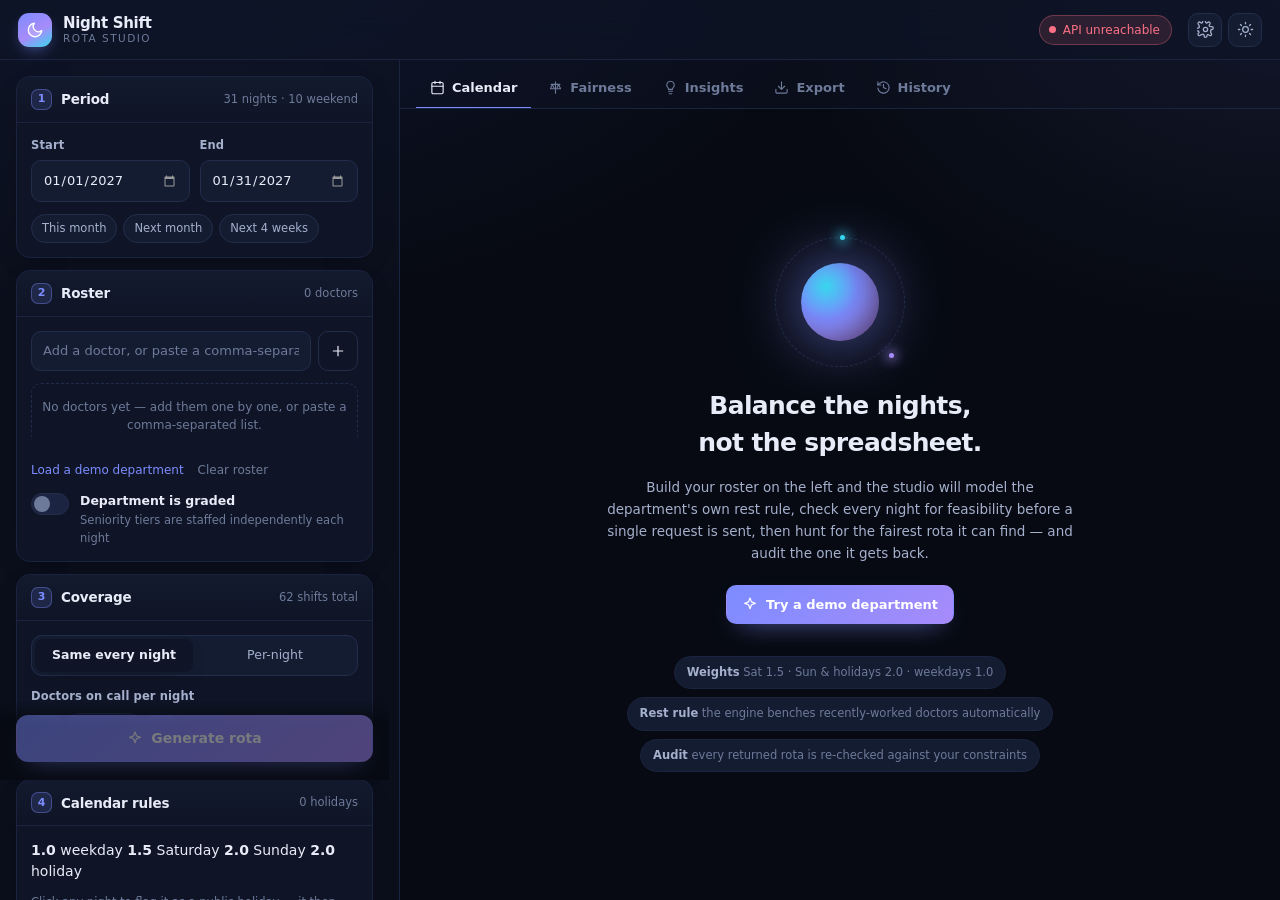
==== static/index.html @ 81a8259c "Add Rota Studio, a frontend for the night-shift scheduler Serves a zero-dependency web frontend from" ====
<!DOCTYPE html>
<html lang="en" data-theme="dark">
<head>
<meta charset="utf-8">
<meta name="viewport" content="width=device-width, initial-scale=1">
<title>Night Shift · Rota Studio</title>
<meta name="description" content="Plan, generate and audit fair night-shift rotas for hospital departments.">
<link rel="stylesheet" href="/static/styles.css">
<link rel="icon" href="data:image/svg+xml,<svg xmlns='http://www.w3.org/2000/svg' viewBox='0 0 100 100'><text y='.9em' font-size='90'>🌙</text></svg>">
</head>
<body>

<svg class="sprite" aria-hidden="true">
  <symbol id="i-moon" viewBox="0 0 24 24"><path d="M21 12.8A9 9 0 1 1 11.2 3a7 7 0 0 0 9.8 9.8Z"/></symbol>
  <symbol id="i-sun" viewBox="0 0 24 24"><circle cx="12" cy="12" r="4"/><path d="M12 2v2m0 16v2M2 12h2m16 0h2M4.9 4.9l1.4 1.4m11.4 11.4 1.4 1.4M19.1 4.9l-1.4 1.4M6.3 17.7l-1.4 1.4"/></symbol>
  <symbol id="i-users" viewBox="0 0 24 24"><path d="M16 21v-2a4 4 0 0 0-4-4H6a4 4 0 0 0-4 4v2"/><circle cx="9" cy="7" r="4"/><path d="M22 21v-2a4 4 0 0 0-3-3.9M16 3.1a4 4 0 0 1 0 7.8"/></symbol>
  <symbol id="i-calendar" viewBox="0 0 24 24"><rect x="3" y="4" width="18" height="18" rx="2"/><path d="M16 2v4M8 2v4M3 10h18"/></symbol>
  <symbol id="i-scale" viewBox="0 0 24 24"><path d="M12 3v18M5 7h14M7 7l-3 7h6ZM17 7l-3 7h6Z"/></symbol>
  <symbol id="i-bulb" viewBox="0 0 24 24"><path d="M9 18h6M10 22h4M12 2a6 6 0 0 0-4 10.5c.7.8 1 1.5 1 2.5h6c0-1 .3-1.7 1-2.5A6 6 0 0 0 12 2Z"/></symbol>
  <symbol id="i-download" viewBox="0 0 24 24"><path d="M21 15v4a2 2 0 0 1-2 2H5a2 2 0 0 1-2-2v-4M7 10l5 5 5-5M12 15V3"/></symbol>
  <symbol id="i-history" viewBox="0 0 24 24"><path d="M3 3v5h5"/><path d="M3.05 13A9 9 0 1 0 6 5.3L3 8"/><path d="M12 7v5l4 2"/></symbol>
  <symbol id="i-spark" viewBox="0 0 24 24"><path d="m12 3 2.2 5.8L20 11l-5.8 2.2L12 19l-2.2-5.8L4 11l5.8-2.2Z"/></symbol>
  <symbol id="i-alert" viewBox="0 0 24 24"><path d="M12 9v4m0 4h.01M10.3 3.9 1.8 18a2 2 0 0 0 1.7 3h17a2 2 0 0 0 1.7-3L13.7 3.9a2 2 0 0 0-3.4 0Z"/></symbol>
  <symbol id="i-check" viewBox="0 0 24 24"><path d="M20 6 9 17l-5-5"/></symbol>
  <symbol id="i-x" viewBox="0 0 24 24"><path d="M18 6 6 18M6 6l12 12"/></symbol>
  <symbol id="i-plus" viewBox="0 0 24 24"><path d="M12 5v14M5 12h14"/></symbol>
  <symbol id="i-print" viewBox="0 0 24 24"><path d="M6 9V2h12v7M6 18H4a2 2 0 0 1-2-2v-5a2 2 0 0 1 2-2h16a2 2 0 0 1 2 2v5a2 2 0 0 1-2 2h-2"/><path d="M6 14h12v8H6z"/></symbol>
  <symbol id="i-copy" viewBox="0 0 24 24"><rect x="9" y="9" width="13" height="13" rx="2"/><path d="M5 15H4a2 2 0 0 1-2-2V4a2 2 0 0 1 2-2h9a2 2 0 0 1 2 2v1"/></symbol>
  <symbol id="i-cog" viewBox="0 0 24 24"><circle cx="12" cy="12" r="3"/><path d="M19.4 15a1.7 1.7 0 0 0 .3 1.9l.1.1a2 2 0 1 1-2.8 2.8l-.1-.1a1.7 1.7 0 0 0-2.9 1.2V21a2 2 0 1 1-4 0v-.1A1.7 1.7 0 0 0 7 19.4a1.7 1.7 0 0 0-1.9.3l-.1.1a2 2 0 1 1-2.8-2.8l.1-.1a1.7 1.7 0 0 0-1.2-2.9H1a2 2 0 1 1 0-4h.1A1.7 1.7 0 0 0 2.6 7a1.7 1.7 0 0 0-.3-1.9l-.1-.1a2 2 0 1 1 2.8-2.8l.1.1a1.7 1.7 0 0 0 1.9.3H7a1.7 1.7 0 0 0 1-1.5V1a2 2 0 1 1 4 0v.1a1.7 1.7 0 0 0 1 1.5 1.7 1.7 0 0 0 1.9-.3l.1-.1a2 2 0 1 1 2.8 2.8l-.1.1a1.7 1.7 0 0 0-.3 1.9V7a1.7 1.7 0 0 0 1.5 1H21a2 2 0 1 1 0 4h-.1a1.7 1.7 0 0 0-1.5 1Z"/></symbol>
</svg>

<header class="appbar">
  <div class="brand">
    <span class="brand-mark" aria-hidden="true"><svg><use href="#i-moon"/></svg></span>
    <span class="brand-text">
      <strong>Night Shift</strong>
      <em>Rota Studio</em>
    </span>
  </div>
  <div class="appbar-meta">
    <span id="apiStatus" class="pill pill-muted" title="API connection">
      <span class="dot"></span><span id="apiStatusText">checking API…</span>
    </span>
  </div>
  <div class="appbar-actions">
    <button class="icon-btn" id="settingsBtn" title="Settings" aria-label="Settings"><svg><use href="#i-cog"/></svg></button>
    <button class="icon-btn" id="themeBtn" title="Toggle theme" aria-label="Toggle theme"><svg><use href="#i-sun"/></svg></button>
  </div>
</header>

<main class="layout">

  <!-- ─────────────────────────── CONFIG PANEL ─────────────────────────── -->
  <aside class="config" id="config">
    <div class="config-scroll">

      <section class="card" data-step="1">
        <header class="card-head">
          <h2><span class="step">1</span> Period</h2>
          <span class="head-note" id="periodNote">—</span>
        </header>
        <div class="card-body">
          <div class="field-row">
            <label class="field">
              <span>Start</span>
              <input type="date" id="startDate">
            </label>
            <label class="field">
              <span>End</span>
              <input type="date" id="endDate">
            </label>
          </div>
          <div class="chip-row" role="group" aria-label="Period presets">
            <button class="chip-btn" data-preset="this-month">This month</button>
            <button class="chip-btn" data-preset="next-month">Next month</button>
            <button class="chip-btn" data-preset="4-weeks">Next 4 weeks</button>
          </div>
        </div>
      </section>

      <section class="card" data-step="2">
        <header class="card-head">
          <h2><span class="step">2</span> Roster</h2>
          <span class="head-note" id="rosterNote">0 doctors</span>
        </header>
        <div class="card-body">
          <div class="roster-input">
            <input type="text" id="doctorInput" placeholder="Add a doctor, or paste a comma-separated list…" autocomplete="off">
            <button class="btn btn-ghost" id="addDoctorBtn" title="Add"><svg><use href="#i-plus"/></svg></button>
          </div>
          <div class="doctor-list" id="doctorList"></div>
          <div class="inline-actions">
            <button class="link-btn" id="demoBtn">Load a demo department</button>
            <button class="link-btn danger" id="clearRosterBtn">Clear roster</button>
          </div>

          <label class="switch-row">
            <input type="checkbox" id="gradedToggle">
            <span class="switch" aria-hidden="true"></span>
            <span class="switch-label">
              Department is graded
              <em>Seniority tiers are staffed independently each night</em>
            </span>
          </label>

          <div class="grades-block" id="gradesBlock" hidden>
            <div class="grade-input">
              <input type="text" id="gradeInput" placeholder="Add a grade (e.g. Consultant)" autocomplete="off">
              <button class="btn btn-ghost" id="addGradeBtn"><svg><use href="#i-plus"/></svg></button>
            </div>
            <div class="grade-chips" id="gradeChips"></div>
            <p class="hint" id="gradeAssignHint">Assign each doctor a grade using the selectors above.</p>
          </div>
        </div>
      </section>

      <section class="card" data-step="3">
        <header class="card-head">
          <h2><span class="step">3</span> Coverage</h2>
          <span class="head-note" id="coverageNote">—</span>
        </header>
        <div class="card-body">
          <div class="seg" role="tablist" aria-label="Coverage mode">
            <button class="seg-btn is-active" data-coverage="same" role="tab">Same every night</button>
            <button class="seg-btn" data-coverage="custom" role="tab">Per-night</button>
          </div>

          <div id="coverageSame">
            <label class="field stepper-field">
              <span>Doctors on call per night</span>
              <div class="stepper">
                <button class="step-btn" data-delta="-1" aria-label="Decrease">−</button>
                <input type="number" id="perNight" min="1" max="20" value="2">
                <button class="step-btn" data-delta="1" aria-label="Increase">+</button>
              </div>
            </label>
            <p class="hint" id="gradedCoverageHint" hidden></p>
          </div>

          <div id="coverageCustom" hidden>
            <p class="hint">Set the required headcount for each night. Weekends and holidays are highlighted.</p>
            <div class="chip-row">
              <button class="chip-btn" data-bulk="all-1">All 1</button>
              <button class="chip-btn" data-bulk="all-2">All 2</button>
              <button class="chip-btn" data-bulk="weekend-plus">Weekends +1</button>
            </div>
            <div class="mini-cal" id="coverageCal"></div>
          </div>
        </div>
      </section>

      <section class="card" data-step="4">
        <header class="card-head">
          <h2><span class="step">4</span> Calendar rules</h2>
          <span class="head-note" id="holidayNote">0 holidays</span>
        </header>
        <div class="card-body">
          <div class="weights">
            <span class="weight"><b>1.0</b> weekday</span>
            <span class="weight w-sat"><b>1.5</b> Saturday</span>
            <span class="weight w-sun"><b>2.0</b> Sunday</span>
            <span class="weight w-hol"><b>2.0</b> holiday</span>
          </div>
          <p class="hint">Click any night to flag it as a public holiday — it then carries the heaviest weight when balancing.</p>
          <div class="mini-cal" id="holidayCal"></div>
        </div>
      </section>

      <section class="card" data-step="5">
        <header class="card-head">
          <h2><span class="step">5</span> Availability</h2>
          <span class="head-note" id="availNote">no blackouts</span>
        </header>
        <div class="card-body">
          <label class="field">
            <span>Doctor</span>
            <select id="availDoctor"></select>
          </label>
          <p class="hint">Click nights this doctor cannot cover — leave, conference, post-nights.</p>
          <div class="mini-cal" id="availCal"></div>
          <div class="blackout-summary" id="blackoutSummary"></div>
        </div>
      </section>

      <section class="card" data-step="6">
        <header class="card-head">
          <h2><span class="step">6</span> Search effort</h2>
          <span class="head-note" id="effortNote">Balanced</span>
        </header>
        <div class="card-body">
          <input type="range" id="effort" min="0" max="4" step="1" value="2" class="range">
          <div class="range-ticks"><span>Draft</span><span>Quick</span><span>Balanced</span><span>Thorough</span><span>Exhaustive</span></div>
          <p class="hint" id="effortHint"></p>
        </div>
      </section>

      <div class="preflight" id="preflight"></div>

      <div class="generate-dock">
        <button class="btn btn-primary btn-lg" id="generateBtn">
          <svg><use href="#i-spark"/></svg>
          <span>Generate rota</span>
        </button>
      </div>
    </div>
  </aside>

  <!-- ─────────────────────────── WORKSPACE ─────────────────────────── -->
  <section class="workspace">
    <nav class="tabs" id="tabs" role="tablist">
      <button class="tab is-active" data-tab="calendar" role="tab"><svg><use href="#i-calendar"/></svg>Calendar</button>
      <button class="tab" data-tab="fairness" role="tab"><svg><use href="#i-scale"/></svg>Fairness</button>
      <button class="tab" data-tab="insights" role="tab"><svg><use href="#i-bulb"/></svg>Insights<span class="tab-badge" id="insightBadge" hidden>0</span></button>
      <button class="tab" data-tab="export" role="tab"><svg><use href="#i-download"/></svg>Export</button>
      <button class="tab" data-tab="history" role="tab"><svg><use href="#i-history"/></svg>History</button>
    </nav>

    <div class="workspace-body" id="workspaceBody">

      <div class="empty" id="emptyState">
        <div class="empty-art" aria-hidden="true">
          <div class="orb"></div>
          <div class="stars"></div>
        </div>
        <h2>Balance the nights, not the spreadsheet.</h2>
        <p>
          Build your roster on the left and the studio will model the department's own rest rule,
          check every night for feasibility before a single request is sent, then hunt for the fairest
          rota it can find — and audit the one it gets back.
        </p>
        <div class="empty-actions">
          <button class="btn btn-primary" id="emptyDemoBtn"><svg><use href="#i-spark"/></svg>Try a demo department</button>
        </div>
        <ul class="empty-facts">
          <li><b>Weights</b> Sat 1.5 · Sun & holidays 2.0 · weekdays 1.0</li>
          <li><b>Rest rule</b> the engine benches recently-worked doctors automatically</li>
          <li><b>Audit</b> every returned rota is re-checked against your constraints</li>
        </ul>
      </div>

      <div class="pane" id="pane-calendar" hidden></div>
      <div class="pane" id="pane-fairness" hidden></div>
      <div class="pane" id="pane-insights" hidden></div>
      <div class="pane" id="pane-export" hidden></div>
      <div class="pane" id="pane-history" hidden></div>
    </div>

    <div class="run-overlay" id="runOverlay" hidden>
      <div class="run-card">
        <div class="run-spinner" aria-hidden="true"><span></span><span></span><span></span></div>
        <h3 id="runTitle">Searching for a fair rota…</h3>
        <p id="runDetail">Sampling candidate rotas</p>
        <div class="run-bar"><div id="runBarFill"></div></div>
        <p class="run-elapsed"><span id="runElapsed">0.0s</span> elapsed</p>
      </div>
    </div>
  </section>
</main>

<dialog class="modal" id="settingsModal">
  <form method="dialog" class="modal-inner">
    <h3>Settings</h3>
    <label class="field">
      <span>API base URL</span>
      <input type="text" id="apiBase" placeholder="(same origin)">
    </label>
    <p class="hint">Leave blank when the studio is served by the FastAPI app itself. Set it to e.g. <code>https://api.example.com</code> when hosting the frontend separately.</p>
    <label class="switch-row compact">
      <input type="checkbox" id="autoSave" checked>
      <span class="switch" aria-hidden="true"></span>
      <span class="switch-label">Remember my roster and rules on this device</span>
    </label>
    <div class="modal-actions">
      <button class="btn btn-ghost" value="cancel">Close</button>
      <button class="btn btn-primary" id="saveSettings" value="save">Save</button>
    </div>
  </form>
</dialog>

<div class="toasts" id="toasts" aria-live="polite"></div>

<script src="/static/app.js" type="module"></script>
</body>
</html>
---- static/styles.css ----
/* ============================================================
   Night Shift · Rota Studio
   A single-file design system: midnight-first, light-mode aware.
   ============================================================ */

:root {
  /* Ink & surfaces (dark, the default) */
  --bg:            #070a12;
  --bg-grad-a:     #101833;
  --bg-grad-b:     #0a0f1e;
  --surface:       #0f1526;
  --surface-2:     #141c31;
  --surface-3:     #1b2440;
  --line:          #222d4c;
  --line-soft:     #1a2340;

  --text:          #e8ecf8;
  --text-dim:      #a5b0cd;
  --text-faint:    #6d7a99;

  /* Aurora accents */
  --accent:        #7c8cff;
  --accent-2:      #a78bfa;
  --accent-3:      #38d6ee;
  --accent-ink:    #0a0f1e;
  --accent-soft:   rgba(124, 140, 255, .14);
  --accent-line:   rgba(124, 140, 255, .38);

  --ok:            #34d399;
  --ok-soft:       rgba(52, 211, 153, .13);
  --warn:          #fbbf24;
  --warn-soft:     rgba(251, 191, 36, .13);
  --danger:        #fb7185;
  --danger-soft:   rgba(251, 113, 133, .13);

  --sat:           #38bdf8;
  --sun:           #c084fc;
  --hol:           #fb923c;

  --radius:        14px;
  --radius-sm:     10px;
  --radius-lg:     22px;
  --shadow:        0 18px 50px -22px rgba(0, 0, 0, .85);
  --shadow-soft:   0 8px 24px -14px rgba(0, 0, 0, .7);
  --ring:          0 0 0 3px var(--accent-soft);

  --sans: "Inter", ui-sans-serif, system-ui, -apple-system, "Segoe UI", Roboto, "Helvetica Neue", Arial, sans-serif;
  --mono: ui-monospace, "SF Mono", "JetBrains Mono", Menlo, Consolas, monospace;

  --config-w: 400px;
  --bar-h: 60px;
}

[data-theme="light"] {
  --bg:            #eef1f8;
  --bg-grad-a:     #dfe5f6;
  --bg-grad-b:     #f4f6fc;
  --surface:       #ffffff;
  --surface-2:     #f5f7fd;
  --surface-3:     #eaeffb;
  --line:          #dde3f2;
  --line-soft:     #e8ecf7;

  --text:          #15203a;
  --text-dim:      #4d5b7c;
  --text-faint:    #8794b3;

  --accent:        #4f5fe0;
  --accent-2:      #8b5cf6;
  --accent-3:      #0e9fbc;
  --accent-ink:    #ffffff;
  --accent-soft:   rgba(79, 95, 224, .1);
  --accent-line:   rgba(79, 95, 224, .3);

  --ok:            #0f9d6e;
  --ok-soft:       rgba(15, 157, 110, .1);
  --warn:          #b7791f;
  --warn-soft:     rgba(183, 121, 31, .12);
  --danger:        #dc4d68;
  --danger-soft:   rgba(220, 77, 104, .1);

  --sat:           #0284c7;
  --sun:           #8b46d6;
  --hol:           #d2691a;

  --shadow:        0 18px 44px -26px rgba(23, 34, 71, .45);
  --shadow-soft:   0 8px 20px -14px rgba(23, 34, 71, .35);
}

* { box-sizing: border-box; }

/* Components below set explicit `display`, which would otherwise beat the
   `hidden` attribute and leave invisible panels eating clicks. */
[hidden] { display: none !important; }

html, body { height: 100%; }

body {
  margin: 0;
  font-family: var(--sans);
  font-size: 14px;
  line-height: 1.5;
  color: var(--text);
  background:
    radial-gradient(1200px 700px at 12% -12%, var(--bg-grad-a), transparent 60%),
    radial-gradient(900px 600px at 100% 0%, rgba(124, 140, 255, .10), transparent 55%),
    var(--bg);
  background-attachment: fixed;
  -webkit-font-smoothing: antialiased;
  text-rendering: optimizeLegibility;
}

.sprite { display: none; }
svg { fill: none; stroke: currentColor; stroke-width: 1.8; stroke-linecap: round; stroke-linejoin: round; }

h1, h2, h3, h4 { margin: 0; font-weight: 650; letter-spacing: -.012em; }
p { margin: 0; }
button, input, select, textarea { font: inherit; color: inherit; }
:focus-visible { outline: none; box-shadow: var(--ring); border-radius: 8px; }

::-webkit-scrollbar { width: 10px; height: 10px; }
::-webkit-scrollbar-track { background: transparent; }
::-webkit-scrollbar-thumb { background: var(--line); border-radius: 20px; border: 3px solid transparent; background-clip: content-box; }
::-webkit-scrollbar-thumb:hover { background: var(--accent-line); background-clip: content-box; }

/* ───────────────────────────── App bar ───────────────────────────── */

.appbar {
  height: var(--bar-h);
  display: flex;
  align-items: center;
  gap: 16px;
  padding: 0 18px;
  border-bottom: 1px solid var(--line-soft);
  background: color-mix(in srgb, var(--surface) 78%, transparent);
  backdrop-filter: blur(18px) saturate(1.3);
  position: sticky;
  top: 0;
  z-index: 40;
}

.brand { display: flex; align-items: center; gap: 11px; }

.brand-mark {
  width: 34px; height: 34px;
  display: grid; place-items: center;
  border-radius: 11px;
  background: linear-gradient(150deg, var(--accent), var(--accent-2) 55%, var(--accent-3));
  color: #fff;
  box-shadow: 0 6px 18px -8px var(--accent);
}
.brand-mark svg { width: 18px; height: 18px; fill: currentColor; fill-opacity: .18; }

.brand-text { display: flex; flex-direction: column; line-height: 1.15; }
.brand-text strong { font-size: 15px; letter-spacing: -.02em; }
.brand-text em {
  font-style: normal; font-size: 10.5px; letter-spacing: .14em;
  text-transform: uppercase; color: var(--text-faint);
}

.appbar-meta { margin-left: auto; }
.appbar-actions { display: flex; gap: 6px; }

.pill {
  display: inline-flex; align-items: center; gap: 7px;
  padding: 5px 11px 5px 9px;
  border-radius: 100px;
  font-size: 12px;
  border: 1px solid var(--line);
  background: var(--surface-2);
  color: var(--text-dim);
  white-space: nowrap;
}
.pill .dot { width: 7px; height: 7px; border-radius: 50%; background: var(--text-faint); }
.pill.is-ok { color: var(--ok); border-color: color-mix(in srgb, var(--ok) 32%, transparent); background: var(--ok-soft); }
.pill.is-ok .dot { background: var(--ok); box-shadow: 0 0 0 3px var(--ok-soft); }
.pill.is-bad { color: var(--danger); border-color: color-mix(in srgb, var(--danger) 32%, transparent); background: var(--danger-soft); }
.pill.is-bad .dot { background: var(--danger); }

.icon-btn {
  width: 34px; height: 34px;
  display: grid; place-items: center;
  border-radius: 10px;
  border: 1px solid var(--line);
  background: var(--surface-2);
  color: var(--text-dim);
  cursor: pointer;
  transition: color .16s, background .16s, border-color .16s, transform .16s;
}
.icon-btn svg { width: 17px; height: 17px; }
.icon-btn:hover { color: var(--text); border-color: var(--accent-line); background: var(--surface-3); transform: translateY(-1px); }

/* ───────────────────────────── Layout ───────────────────────────── */

.layout {
  display: grid;
  grid-template-columns: var(--config-w) minmax(0, 1fr);
  height: calc(100vh - var(--bar-h));
}

.config {
  border-right: 1px solid var(--line-soft);
  background: color-mix(in srgb, var(--surface) 55%, transparent);
  min-height: 0;
  display: flex;
  flex-direction: column;
}
.config-scroll { overflow-y: auto; padding: 16px 16px 120px; scrollbar-gutter: stable; }

.workspace { min-width: 0; display: flex; flex-direction: column; position: relative; }
.workspace-body { flex: 1; overflow-y: auto; min-height: 0; }

/* ───────────────────────────── Cards ───────────────────────────── */

.card {
  background: var(--surface);
  border: 1px solid var(--line-soft);
  border-radius: var(--radius);
  margin-bottom: 12px;
  overflow: hidden;
  box-shadow: var(--shadow-soft);
}

.card-head {
  display: flex; align-items: center; gap: 10px;
  padding: 12px 14px;
  border-bottom: 1px solid var(--line-soft);
  background: linear-gradient(180deg, color-mix(in srgb, var(--surface-2) 70%, transparent), transparent);
}
.card-head h2 { font-size: 13.5px; display: flex; align-items: center; gap: 9px; }

.step {
  width: 21px; height: 21px; flex: none;
  display: grid; place-items: center;
  border-radius: 7px;
  font-size: 11px; font-weight: 700;
  color: var(--accent);
  background: var(--accent-soft);
  border: 1px solid var(--accent-line);
}

.head-note {
  margin-left: auto;
  font-size: 11.5px;
  color: var(--text-faint);
  font-variant-numeric: tabular-nums;
  text-align: right;
}
.head-note.is-warn { color: var(--warn); }

.card-body { padding: 14px; display: flex; flex-direction: column; gap: 12px; }

/* ───────────────────────────── Fields ───────────────────────────── */

.field { display: flex; flex-direction: column; gap: 6px; min-width: 0; }
.field > span { font-size: 11.5px; font-weight: 550; color: var(--text-dim); letter-spacing: .01em; }
.field-row { display: grid; grid-template-columns: 1fr 1fr; gap: 10px; }

input[type="text"], input[type="date"], input[type="number"], select, textarea {
  width: 100%;
  padding: 9px 11px;
  border-radius: var(--radius-sm);
  border: 1px solid var(--line);
  background: var(--surface-2);
  color: var(--text);
  transition: border-color .16s, background .16s;
  font-size: 13px;
}
input:hover, select:hover { border-color: var(--accent-line); }
input:focus, select:focus, textarea:focus { border-color: var(--accent); background: var(--surface); }
input::placeholder { color: var(--text-faint); }
input[type="date"]::-webkit-calendar-picker-indicator { filter: invert(.6); cursor: pointer; }
[data-theme="light"] input[type="date"]::-webkit-calendar-picker-indicator { filter: none; }
select {
  appearance: none;
  background-image: linear-gradient(45deg, transparent 50%, var(--text-faint) 50%), linear-gradient(135deg, var(--text-faint) 50%, transparent 50%);
  background-position: right 14px center, right 9px center;
  background-size: 5px 5px, 5px 5px;
  background-repeat: no-repeat;
  padding-right: 28px;
}

.hint { font-size: 11.5px; color: var(--text-faint); line-height: 1.45; }
.hint code { font-family: var(--mono); font-size: 11px; color: var(--text-dim); }

/* Buttons */

.btn {
  display: inline-flex; align-items: center; justify-content: center; gap: 8px;
  padding: 9px 15px;
  border-radius: var(--radius-sm);
  border: 1px solid var(--line);
  background: var(--surface-2);
  color: var(--text);
  font-size: 13px; font-weight: 550;
  cursor: pointer;
  transition: transform .14s, background .16s, border-color .16s, box-shadow .16s, opacity .16s;
}
.btn svg { width: 16px; height: 16px; }
.btn:hover { transform: translateY(-1px); border-color: var(--accent-line); }
.btn:active { transform: translateY(0); }
.btn:disabled { opacity: .45; cursor: not-allowed; transform: none; }

.btn-primary {
  background: linear-gradient(140deg, var(--accent), var(--accent-2));
  border-color: transparent;
  color: #fff;
  box-shadow: 0 10px 26px -14px var(--accent);
}
.btn-primary:hover { box-shadow: 0 14px 30px -12px var(--accent); }
.btn-ghost { background: transparent; }
.btn-lg { width: 100%; padding: 12px 18px; font-size: 14px; border-radius: 12px; }

.link-btn {
  background: none; border: none; padding: 0;
  color: var(--accent); font-size: 12px; cursor: pointer;
  border-bottom: 1px dashed transparent;
}
.link-btn:hover { border-bottom-color: currentColor; }
.link-btn.danger { color: var(--text-faint); }
.link-btn.danger:hover { color: var(--danger); }

.inline-actions { display: flex; gap: 14px; align-items: center; flex-wrap: wrap; }

.chip-row { display: flex; gap: 6px; flex-wrap: wrap; }
.chip-btn {
  padding: 5px 10px;
  font-size: 11.5px;
  border-radius: 100px;
  border: 1px solid var(--line);
  background: var(--surface-2);
  color: var(--text-dim);
  cursor: pointer;
  transition: all .15s;
}
.chip-btn:hover { color: var(--text); border-color: var(--accent-line); background: var(--accent-soft); }

/* Segmented control */
.seg {
  display: grid; grid-auto-flow: column; grid-auto-columns: 1fr;
  gap: 3px; padding: 3px;
  background: var(--surface-2);
  border: 1px solid var(--line);
  border-radius: 11px;
}
.seg-btn {
  padding: 7px 10px;
  border: none; background: transparent;
  color: var(--text-dim);
  border-radius: 8px;
  font-size: 12.5px; cursor: pointer;
  transition: all .16s;
}
.seg-btn:hover { color: var(--text); }
.seg-btn.is-active { background: var(--surface); color: var(--text); box-shadow: var(--shadow-soft); font-weight: 550; }

/* Switch */
.switch-row { display: flex; align-items: flex-start; gap: 11px; cursor: pointer; }
.switch-row input { position: absolute; opacity: 0; width: 0; height: 0; }
.switch {
  flex: none; width: 38px; height: 22px; margin-top: 1px;
  border-radius: 100px;
  background: var(--surface-3);
  border: 1px solid var(--line);
  position: relative;
  transition: background .18s, border-color .18s;
}
.switch::after {
  content: ""; position: absolute; top: 2px; left: 2px;
  width: 16px; height: 16px; border-radius: 50%;
  background: var(--text-faint);
  transition: transform .2s cubic-bezier(.34, 1.4, .64, 1), background .18s;
}
.switch-row input:checked + .switch { background: var(--accent-soft); border-color: var(--accent); }
.switch-row input:checked + .switch::after { transform: translateX(16px); background: var(--accent); }
.switch-row input:focus-visible + .switch { box-shadow: var(--ring); }
.switch-label { font-size: 12.5px; font-weight: 550; display: flex; flex-direction: column; gap: 2px; }
.switch-label em { font-style: normal; font-weight: 400; font-size: 11.5px; color: var(--text-faint); }
.switch-row.compact .switch-label { font-weight: 400; font-size: 12.5px; }

/* Stepper */
.stepper-field { gap: 8px; }
.stepper { display: flex; align-items: center; gap: 6px; }
.stepper input { width: 70px; text-align: center; font-variant-numeric: tabular-nums; font-weight: 600; }
.stepper input::-webkit-outer-spin-button, .stepper input::-webkit-inner-spin-button { appearance: none; margin: 0; }
.step-btn {
  width: 32px; height: 34px; flex: none;
  border-radius: 9px; border: 1px solid var(--line);
  background: var(--surface-2); color: var(--text-dim);
  cursor: pointer; font-size: 16px; line-height: 1;
  transition: all .15s;
}
.step-btn:hover { color: var(--accent); border-color: var(--accent-line); background: var(--accent-soft); }

/* Range */
.range { -webkit-appearance: none; appearance: none; width: 100%; height: 4px; border-radius: 4px; background: var(--surface-3); padding: 0; border: none; }
.range::-webkit-slider-thumb {
  -webkit-appearance: none; width: 17px; height: 17px; border-radius: 50%;
  background: linear-gradient(140deg, var(--accent), var(--accent-2));
  border: 2px solid var(--surface); cursor: pointer;
  box-shadow: 0 2px 8px -2px var(--accent);
}
.range::-moz-range-thumb {
  width: 15px; height: 15px; border-radius: 50%;
  background: var(--accent); border: 2px solid var(--surface); cursor: pointer;
}
.range-ticks { display: flex; justify-content: space-between; font-size: 10px; color: var(--text-faint); margin-top: 2px; }

/* ───────────────────────── Roster ───────────────────────── */

.roster-input { display: flex; gap: 7px; }
.roster-input .btn { flex: none; padding: 9px 11px; }

.doctor-list {
  display: flex; flex-direction: column; gap: 5px;
  max-height: 290px; overflow-y: auto;
  margin: 0 -4px; padding: 0 4px;
  /* Fade the last row instead of slicing it, so the list reads as scrollable. */
  mask-image: linear-gradient(180deg, #000 calc(100% - 22px), transparent);
}
.doctor-list:not(:hover) { scrollbar-width: none; }

.doc-row {
  display: flex; align-items: center; gap: 9px;
  padding: 6px 8px;
  border-radius: 10px;
  border: 1px solid transparent;
  background: var(--surface-2);
  transition: border-color .15s, background .15s;
}
.doc-row:hover { border-color: var(--line); }
.doc-row.has-blackout { background: linear-gradient(90deg, var(--warn-soft), var(--surface-2) 40%); }

.avatar {
  width: 26px; height: 26px; flex: none;
  border-radius: 8px;
  display: grid; place-items: center;
  font-size: 10.5px; font-weight: 700; letter-spacing: .02em;
  color: #fff;
}
.doc-name { flex: 1; font-size: 12.5px; min-width: 0; overflow: hidden; text-overflow: ellipsis; white-space: nowrap; }
.doc-row select { width: auto; max-width: 116px; padding: 4px 22px 4px 8px; font-size: 11px; background-position: right 8px center, right 4px center; }
.doc-badge {
  font-size: 10px; padding: 2px 6px; border-radius: 5px;
  background: var(--warn-soft); color: var(--warn);
  font-variant-numeric: tabular-nums;
}
.doc-del {
  width: 22px; height: 22px; flex: none;
  border: none; background: transparent; color: var(--text-faint);
  border-radius: 6px; cursor: pointer; display: grid; place-items: center;
  opacity: 0; transition: all .15s;
}
.doc-row:hover .doc-del { opacity: 1; }
.doc-del:hover { color: var(--danger); background: var(--danger-soft); }
.doc-del svg { width: 13px; height: 13px; }

.grades-block { display: flex; flex-direction: column; gap: 9px; padding-top: 11px; border-top: 1px dashed var(--line); }
.grade-input { display: flex; gap: 7px; }
.grade-input .btn { flex: none; padding: 9px 11px; }
.grade-chips { display: flex; gap: 6px; flex-wrap: wrap; }
.grade-chip {
  display: inline-flex; align-items: center; gap: 6px;
  padding: 4px 6px 4px 10px;
  border-radius: 100px;
  font-size: 11.5px; font-weight: 550;
  border: 1px solid var(--line);
  background: var(--surface-2);
}
.grade-chip i { width: 7px; height: 7px; border-radius: 50%; }
.grade-chip button { border: none; background: none; color: var(--text-faint); cursor: pointer; padding: 0; display: grid; place-items: center; }
.grade-chip button:hover { color: var(--danger); }
.grade-chip svg { width: 12px; height: 12px; }
.grade-chip .cnt { color: var(--text-faint); font-weight: 400; }

.empty-note { font-size: 12px; color: var(--text-faint); text-align: center; padding: 14px 8px; border: 1px dashed var(--line); border-radius: 10px; }

/* ───────────────────────── Mini calendars ───────────────────────── */

.mini-cal { display: flex; flex-direction: column; gap: 12px; max-height: 360px; overflow-y: auto; margin: 0 -2px; padding: 0 2px; }
.mc-month { }
.mc-title { font-size: 11.5px; font-weight: 600; color: var(--text-dim); margin-bottom: 6px; letter-spacing: .02em; }
.mc-grid { display: grid; grid-template-columns: repeat(7, 1fr); gap: 3px; }
.mc-dow { font-size: 9.5px; text-align: center; color: var(--text-faint); padding-bottom: 2px; letter-spacing: .04em; }

.mc-day {
  aspect-ratio: 1;
  border-radius: 8px;
  border: 1px solid var(--line-soft);
  background: var(--surface-2);
  color: var(--text-dim);
  font-size: 11px;
  display: grid; place-items: center;
  cursor: pointer;
  position: relative;
  transition: all .13s;
  font-variant-numeric: tabular-nums;
  padding: 0;
}
.mc-day:hover { border-color: var(--accent); color: var(--text); transform: scale(1.06); z-index: 2; }
.mc-day.is-out { visibility: hidden; }
.mc-day.is-outside { opacity: .25; pointer-events: none; }
.mc-day.is-sat { color: var(--sat); }
.mc-day.is-sun { color: var(--sun); }
.mc-day.is-holiday { background: color-mix(in srgb, var(--hol) 20%, var(--surface-2)); border-color: var(--hol); color: var(--hol); font-weight: 650; }
.mc-day.is-off { background: var(--danger-soft); border-color: color-mix(in srgb, var(--danger) 45%, transparent); color: var(--danger); text-decoration: line-through; }
.mc-day.has-count { font-weight: 600; color: var(--text); }
.mc-day .cnt {
  position: absolute; right: 2px; bottom: 1px;
  font-size: 8.5px; font-weight: 700;
  color: var(--accent);
}
.mc-day.cnt-0 { background: var(--surface); color: var(--text-faint); border-style: dashed; }

/* ───────────────────────── Preflight ───────────────────────── */

.preflight { display: flex; flex-direction: column; gap: 7px; margin: 4px 0 12px; }

.pf-item {
  display: flex; gap: 9px; align-items: flex-start;
  padding: 9px 11px;
  border-radius: 11px;
  font-size: 12px;
  border: 1px solid var(--line);
  background: var(--surface-2);
  line-height: 1.45;
}
.pf-item svg { width: 15px; height: 15px; flex: none; margin-top: 1px; }
.pf-item b { font-weight: 650; }
.pf-item.ok { color: var(--ok); border-color: color-mix(in srgb, var(--ok) 26%, transparent); background: var(--ok-soft); }
.pf-item.warn { color: var(--warn); border-color: color-mix(in srgb, var(--warn) 26%, transparent); background: var(--warn-soft); }
.pf-item.bad { color: var(--danger); border-color: color-mix(in srgb, var(--danger) 30%, transparent); background: var(--danger-soft); }
.pf-item.info { color: var(--text-dim); }
.pf-item span { min-width: 0; }
.pf-item em { font-style: normal; color: var(--text-faint); display: block; margin-top: 2px; font-size: 11.5px; }

.generate-dock {
  position: sticky; bottom: 0;
  margin: 0 -16px -120px;
  padding: 14px 16px 18px;
  background: linear-gradient(180deg, transparent, var(--bg) 32%);
}

/* ───────────────────────── Tabs ───────────────────────── */

.tabs {
  display: flex; gap: 3px;
  padding: 9px 16px 0;
  border-bottom: 1px solid var(--line-soft);
  background: color-mix(in srgb, var(--surface) 42%, transparent);
  overflow-x: auto;
}
.tab {
  display: inline-flex; align-items: center; gap: 7px;
  padding: 9px 14px;
  border: none; background: none;
  color: var(--text-faint);
  font-size: 13px; font-weight: 550;
  cursor: pointer;
  border-radius: 10px 10px 0 0;
  border-bottom: 2px solid transparent;
  margin-bottom: -1px;
  white-space: nowrap;
  transition: color .16s, background .16s;
}
.tab svg { width: 15px; height: 15px; }
.tab:hover { color: var(--text-dim); background: var(--surface-2); }
.tab.is-active { color: var(--text); border-bottom-color: var(--accent); }
.tab-badge {
  font-size: 10px; font-weight: 700;
  min-width: 17px; height: 17px; padding: 0 5px;
  border-radius: 100px;
  display: grid; place-items: center;
  background: var(--warn-soft); color: var(--warn);
}
.tab-badge.is-bad { background: var(--danger-soft); color: var(--danger); }

.pane { padding: 20px; animation: rise .32s cubic-bezier(.2, .8, .3, 1); }
@keyframes rise { from { opacity: 0; transform: translateY(8px); } to { opacity: 1; transform: none; } }

/* ───────────────────────── Empty state ───────────────────────── */

.empty {
  min-height: 100%;
  display: flex; flex-direction: column; align-items: center; justify-content: center;
  text-align: center; padding: 48px 28px; gap: 14px;
}
.empty h2 { font-size: 25px; letter-spacing: -.025em; max-width: 17ch; }
.empty p { max-width: 56ch; color: var(--text-dim); font-size: 13.5px; line-height: 1.65; }
.empty-actions { margin-top: 6px; }

.empty-art { position: relative; width: 130px; height: 130px; display: grid; place-items: center; margin-bottom: 6px; }
.orb {
  width: 78px; height: 78px; border-radius: 50%;
  background: radial-gradient(circle at 32% 30%, var(--accent-3), var(--accent) 42%, var(--accent-2) 78%);
  filter: blur(.4px);
  box-shadow: 0 0 70px -6px var(--accent), inset -14px -10px 30px -12px rgba(0, 0, 0, .6);
  animation: float 7s ease-in-out infinite;
}
.stars { position: absolute; inset: 0; border-radius: 50%; border: 1px dashed var(--line); animation: spin 34s linear infinite; }
.stars::before, .stars::after {
  content: ""; position: absolute; width: 5px; height: 5px; border-radius: 50%;
  background: var(--accent-3); box-shadow: 0 0 12px 2px var(--accent-3);
}
.stars::before { top: -3px; left: 50%; }
.stars::after { bottom: 8px; right: 10px; background: var(--accent-2); box-shadow: 0 0 12px 2px var(--accent-2); }
@keyframes float { 0%, 100% { transform: translateY(-5px); } 50% { transform: translateY(5px); } }
@keyframes spin { to { transform: rotate(360deg); } }

.empty-facts { list-style: none; padding: 0; margin: 18px 0 0; display: flex; flex-wrap: wrap; gap: 8px; justify-content: center; max-width: 720px; }
.empty-facts li {
  font-size: 11.5px; color: var(--text-faint);
  padding: 7px 12px; border-radius: 100px;
  border: 1px solid var(--line-soft); background: var(--surface-2);
}
.empty-facts b { color: var(--text-dim); font-weight: 600; }

/* ───────────────────────── Result header ───────────────────────── */

.result-head {
  display: flex; align-items: center; gap: 14px; flex-wrap: wrap;
  margin-bottom: 18px;
}
.result-title { display: flex; flex-direction: column; gap: 3px; min-width: 0; }
.result-title h2 { font-size: 18px; letter-spacing: -.02em; }
.result-title .sub { font-size: 12px; color: var(--text-faint); font-family: var(--mono); }
.result-actions { margin-left: auto; display: flex; gap: 8px; flex-wrap: wrap; }

.stat-strip { display: grid; grid-template-columns: repeat(auto-fit, minmax(148px, 1fr)); gap: 10px; margin-bottom: 20px; }
.stat {
  padding: 13px 15px;
  border-radius: var(--radius);
  border: 1px solid var(--line-soft);
  background: var(--surface);
  position: relative;
  overflow: hidden;
}
.stat::before {
  content: ""; position: absolute; inset: 0 auto 0 0; width: 3px;
  background: linear-gradient(180deg, var(--accent), var(--accent-2));
  opacity: .85;
}
.stat.tone-ok::before { background: var(--ok); }
.stat.tone-warn::before { background: var(--warn); }
.stat.tone-bad::before { background: var(--danger); }
.stat .k { font-size: 10.5px; text-transform: uppercase; letter-spacing: .09em; color: var(--text-faint); }
.stat .v { font-size: 23px; font-weight: 680; letter-spacing: -.03em; margin-top: 3px; font-variant-numeric: tabular-nums; }
.stat .d { font-size: 11.5px; color: var(--text-faint); margin-top: 2px; }
.stat.tone-ok .v { color: var(--ok); }
.stat.tone-warn .v { color: var(--warn); }
.stat.tone-bad .v { color: var(--danger); }

/* ───────────────────────── Result calendar ───────────────────────── */

.months { display: flex; flex-direction: column; gap: 26px; }
.month-title {
  font-size: 14px; font-weight: 620;
  margin-bottom: 10px; padding-bottom: 8px;
  border-bottom: 1px solid var(--line-soft);
  display: flex; align-items: center; gap: 10px;
}
.month-title .m-meta { margin-left: auto; font-size: 11.5px; color: var(--text-faint); font-weight: 400; }

.cal-grid { display: grid; grid-template-columns: repeat(7, minmax(0, 1fr)); gap: 7px; }
.cal-dow { font-size: 10.5px; color: var(--text-faint); text-align: center; padding-bottom: 3px; letter-spacing: .07em; text-transform: uppercase; }

.cal-cell {
  min-height: 104px;
  border-radius: 12px;
  border: 1px solid var(--line-soft);
  background: var(--surface);
  padding: 7px;
  display: flex; flex-direction: column; gap: 5px;
  transition: border-color .15s, transform .15s;
}
.cal-cell.is-blank { background: transparent; border-color: transparent; }
.cal-cell.is-outside { opacity: .3; }
.cal-cell:not(.is-blank):hover { border-color: var(--accent-line); }
.cal-cell.is-weekend { background: color-mix(in srgb, var(--surface-2) 82%, transparent); }
.cal-cell.is-holiday { background: color-mix(in srgb, var(--hol) 8%, var(--surface)); border-color: color-mix(in srgb, var(--hol) 30%, transparent); }
.cal-cell.is-short { border-color: color-mix(in srgb, var(--danger) 45%, transparent); }
.cal-cell.is-empty-night { border-style: dashed; }

.cal-head { display: flex; align-items: center; gap: 5px; }
.cal-num { font-size: 12px; font-weight: 640; font-variant-numeric: tabular-nums; }
.cal-cell.is-weekend .cal-num { color: var(--sat); }
.cal-cell.is-sun .cal-num { color: var(--sun); }
.cal-cell.is-holiday .cal-num { color: var(--hol); }
.cal-w {
  margin-left: auto;
  font-size: 9.5px; font-weight: 700;
  padding: 1px 5px; border-radius: 5px;
  background: var(--surface-3); color: var(--text-faint);
  font-variant-numeric: tabular-nums;
}
.cal-cell.is-holiday .cal-w { background: color-mix(in srgb, var(--hol) 22%, transparent); color: var(--hol); }
.cal-cell.is-weekend .cal-w { color: var(--sat); }
.cal-cell.is-sun .cal-w { color: var(--sun); }

.cal-docs { display: flex; flex-direction: column; gap: 3px; }
.cal-doc {
  display: flex; align-items: center; gap: 5px;
  padding: 3px 6px 3px 4px;
  border-radius: 7px;
  background: var(--surface-2);
  font-size: 11px;
  border-left: 2px solid var(--dc, var(--accent));
  transition: background .14s;
  cursor: default;
}
.cal-doc:hover { background: var(--surface-3); }
.cal-doc .cd-dot { width: 6px; height: 6px; border-radius: 50%; background: var(--dc, var(--accent)); flex: none; }
.cal-doc .cd-name { overflow: hidden; text-overflow: ellipsis; white-space: nowrap; }
.cal-doc.is-violation { background: var(--danger-soft); color: var(--danger); border-left-color: var(--danger); }
.cal-doc.is-b2b { box-shadow: inset 0 0 0 1px color-mix(in srgb, var(--warn) 40%, transparent); }
.cal-doc.dim { opacity: .22; }
.cal-doc.hit { box-shadow: 0 0 0 1px var(--accent); }

.cal-flag {
  font-size: 9.5px; padding: 2px 5px; border-radius: 5px; align-self: flex-start;
  background: var(--danger-soft); color: var(--danger); font-weight: 600;
}
.cal-flag.grade-tag { background: var(--surface-3); color: var(--text-faint); font-weight: 500; }

.legend { display: flex; gap: 14px; flex-wrap: wrap; margin-bottom: 16px; font-size: 11.5px; color: var(--text-faint); align-items: center; }
.legend .lg { display: inline-flex; align-items: center; gap: 6px; }
.legend .sw { width: 11px; height: 11px; border-radius: 4px; border: 1px solid var(--line); }

.doc-filter { display: flex; gap: 6px; flex-wrap: wrap; margin-bottom: 14px; }
.df-chip {
  display: inline-flex; align-items: center; gap: 6px;
  padding: 4px 10px 4px 7px;
  border-radius: 100px; font-size: 11.5px;
  border: 1px solid var(--line); background: var(--surface-2);
  color: var(--text-dim); cursor: pointer; transition: all .14s;
}
.df-chip i { width: 8px; height: 8px; border-radius: 50%; }
.df-chip:hover { color: var(--text); border-color: var(--accent-line); }
.df-chip.is-on { background: var(--accent-soft); border-color: var(--accent); color: var(--text); }

/* ───────────────────────── Fairness ───────────────────────── */

.grid-2 { display: grid; grid-template-columns: repeat(auto-fit, minmax(320px, 1fr)); gap: 16px; }

.panel {
  border: 1px solid var(--line-soft);
  border-radius: var(--radius);
  background: var(--surface);
  padding: 16px;
}
.panel h3 { font-size: 13.5px; margin-bottom: 3px; display: flex; align-items: center; gap: 8px; }
.panel h3 svg { width: 15px; height: 15px; color: var(--accent); }
.panel .panel-sub { font-size: 11.5px; color: var(--text-faint); margin-bottom: 14px; }

.bars { display: flex; flex-direction: column; gap: 9px; }
.bar-row { display: grid; grid-template-columns: 108px 1fr auto; gap: 10px; align-items: center; font-size: 12px; }
.bar-row .bl { display: flex; align-items: center; gap: 7px; overflow: hidden; }
.bar-row .bl i { width: 8px; height: 8px; border-radius: 50%; flex: none; }
.bar-row .bl span { overflow: hidden; text-overflow: ellipsis; white-space: nowrap; }
.bar-track { height: 9px; border-radius: 100px; background: var(--surface-3); overflow: hidden; position: relative; }
.bar-fill {
  height: 100%; border-radius: 100px;
  background: linear-gradient(90deg, var(--dc, var(--accent)), color-mix(in srgb, var(--dc, var(--accent)) 55%, var(--accent-2)));
  width: 0;
  transition: width .7s cubic-bezier(.2, .9, .3, 1);
}
.bar-track.stacked { display: flex; }
.bar-fill.we { background: repeating-linear-gradient(45deg, var(--sun), var(--sun) 3px, color-mix(in srgb, var(--sun) 60%, transparent) 3px, color-mix(in srgb, var(--sun) 60%, transparent) 6px); }
.bar-val { font-variant-numeric: tabular-nums; font-weight: 620; font-size: 12px; min-width: 42px; text-align: right; }
.bar-row.is-low .bar-val { color: var(--sat); }
.bar-row.is-high .bar-val { color: var(--hol); }

.gauge-wrap { display: flex; align-items: center; gap: 18px; }
.gauge { width: 116px; height: 116px; flex: none; position: relative; }
.gauge svg { width: 100%; height: 100%; transform: rotate(-90deg); }
.gauge circle { fill: none; stroke-width: 9; stroke-linecap: round; }
.gauge .track { stroke: var(--surface-3); }
.gauge .val { stroke: url(#gaugeGrad); transition: stroke-dashoffset 1s cubic-bezier(.2, .9, .3, 1); }
.gauge-num {
  position: absolute; inset: 0; display: grid; place-items: center;
  font-size: 25px; font-weight: 700; letter-spacing: -.03em;
  flex-direction: column; gap: 0;
}
.gauge-num small { font-size: 10px; font-weight: 500; color: var(--text-faint); letter-spacing: .06em; text-transform: uppercase; }
.gauge-legend { font-size: 12px; color: var(--text-dim); line-height: 1.6; }
.gauge-legend b { color: var(--text); }

.tbl-wrap { overflow-x: auto; margin: 0 -16px -16px; padding: 0 16px 16px; }
table.tbl { width: 100%; border-collapse: collapse; font-size: 12.5px; }
table.tbl th {
  text-align: left; font-size: 10.5px; text-transform: uppercase; letter-spacing: .07em;
  color: var(--text-faint); font-weight: 600;
  padding: 0 10px 8px; border-bottom: 1px solid var(--line);
  white-space: nowrap;
}
table.tbl td { padding: 9px 10px; border-bottom: 1px solid var(--line-soft); font-variant-numeric: tabular-nums; }
table.tbl tr:last-child td { border-bottom: none; }
table.tbl tbody tr:hover { background: var(--surface-2); }
table.tbl th.num, table.tbl td.num { text-align: right; }
.cell-doc { display: flex; align-items: center; gap: 8px; font-variant-numeric: normal; }
.tag {
  font-size: 10px; padding: 2px 7px; border-radius: 100px;
  background: var(--surface-3); color: var(--text-dim); font-weight: 550;
  display: inline-block;
}
.tag.ok { background: var(--ok-soft); color: var(--ok); }
.tag.warn { background: var(--warn-soft); color: var(--warn); }
.tag.bad { background: var(--danger-soft); color: var(--danger); }

.grade-section { margin-bottom: 22px; }
.grade-section > h3 { display: flex; align-items: center; gap: 8px; font-size: 13px; margin-bottom: 12px; }
.grade-section > h3 i { width: 9px; height: 9px; border-radius: 50%; }

/* Spacing strip: one square per night, per doctor */
.strip-rows { display: flex; flex-direction: column; gap: 6px; }
.strip-row { display: grid; grid-template-columns: 108px 1fr; gap: 10px; align-items: center; }
.strip-row .sl { font-size: 11.5px; display: flex; align-items: center; gap: 7px; overflow: hidden; }
.strip-row .sl i { width: 8px; height: 8px; border-radius: 50%; flex: none; }
.strip-row .sl span { overflow: hidden; text-overflow: ellipsis; white-space: nowrap; }
.strip { display: flex; gap: 2px; }
.strip b {
  flex: 1; height: 17px; min-width: 3px;
  border-radius: 3px;
  background: var(--surface-3);
  transition: transform .12s;
}
.strip b.on { background: var(--dc, var(--accent)); }
.strip b.we { opacity: .75; }
.strip b.hol { background: var(--hol); }
.strip b.off { background: repeating-linear-gradient(45deg, transparent, transparent 2px, var(--danger-soft) 2px, var(--danger-soft) 4px); box-shadow: inset 0 0 0 1px color-mix(in srgb, var(--danger) 25%, transparent); }
.strip b.b2b { box-shadow: 0 0 0 1.5px var(--warn); }
.strip b:hover { transform: scaleY(1.35); }

/* ───────────────────────── Insights ───────────────────────── */

.findings { display: flex; flex-direction: column; gap: 10px; }
.finding {
  display: flex; gap: 12px;
  padding: 14px 15px;
  border-radius: var(--radius);
  border: 1px solid var(--line-soft);
  background: var(--surface);
  border-left-width: 3px;
}
.finding.sev-bad { border-left-color: var(--danger); }
.finding.sev-warn { border-left-color: var(--warn); }
.finding.sev-ok { border-left-color: var(--ok); }
.finding.sev-info { border-left-color: var(--accent); }
.finding > svg { width: 17px; height: 17px; flex: none; margin-top: 2px; }
.finding.sev-bad > svg { color: var(--danger); }
.finding.sev-warn > svg { color: var(--warn); }
.finding.sev-ok > svg { color: var(--ok); }
.finding.sev-info > svg { color: var(--accent); }
.finding .f-body { min-width: 0; flex: 1; }
.finding h4 { font-size: 13px; margin-bottom: 3px; }
.finding p { font-size: 12.5px; color: var(--text-dim); line-height: 1.55; }
.finding .f-list { display: flex; gap: 5px; flex-wrap: wrap; margin-top: 9px; }
.finding .f-list span {
  font-size: 11px; padding: 3px 8px; border-radius: 6px;
  background: var(--surface-2); border: 1px solid var(--line-soft);
  color: var(--text-dim); font-variant-numeric: tabular-nums;
}

/* ───────────────────────── Export ───────────────────────── */

.export-grid { display: grid; grid-template-columns: repeat(auto-fit, minmax(230px, 1fr)); gap: 12px; margin-bottom: 20px; }
.export-card {
  padding: 16px;
  border-radius: var(--radius);
  border: 1px solid var(--line-soft);
  background: var(--surface);
  display: flex; flex-direction: column; gap: 5px;
  text-align: left; cursor: pointer;
  transition: transform .15s, border-color .15s, box-shadow .15s;
  color: inherit;
}
.export-card:hover { transform: translateY(-2px); border-color: var(--accent-line); box-shadow: var(--shadow-soft); }
.export-card svg { width: 19px; height: 19px; color: var(--accent); margin-bottom: 5px; }
.export-card b { font-size: 13px; }
.export-card span { font-size: 11.5px; color: var(--text-faint); line-height: 1.5; }

pre.json {
  margin: 0; padding: 15px;
  border-radius: var(--radius);
  border: 1px solid var(--line-soft);
  background: var(--surface);
  font-family: var(--mono); font-size: 11.5px; line-height: 1.6;
  overflow: auto; max-height: 460px;
  color: var(--text-dim);
}
pre.json .k { color: var(--accent-3); }
pre.json .s { color: var(--ok); }
pre.json .n { color: var(--accent-2); }

/* ───────────────────────── History ───────────────────────── */

.runs { display: flex; flex-direction: column; gap: 10px; }
.run-row {
  display: flex; align-items: center; gap: 14px;
  padding: 13px 15px;
  border-radius: var(--radius);
  border: 1px solid var(--line-soft);
  background: var(--surface);
  transition: border-color .15s;
}
.run-row:hover { border-color: var(--accent-line); }
.run-row.is-current { border-color: var(--accent); background: linear-gradient(90deg, var(--accent-soft), var(--surface) 45%); }
.run-when { font-size: 11.5px; color: var(--text-faint); min-width: 84px; font-variant-numeric: tabular-nums; }
.run-main { flex: 1; min-width: 0; }
.run-main b { font-size: 13px; display: block; }
.run-main span { font-size: 11.5px; color: var(--text-faint); }
.run-metrics { display: flex; gap: 14px; font-size: 11.5px; text-align: right; }
.run-metrics div span { display: block; color: var(--text-faint); font-size: 10px; text-transform: uppercase; letter-spacing: .06em; }
.run-metrics div b { font-variant-numeric: tabular-nums; font-size: 13px; }
.run-actions { display: flex; gap: 6px; }

/* ───────────────────────── Overlay & toasts ───────────────────────── */

.run-overlay {
  position: absolute; inset: 0; z-index: 30;
  display: grid; place-items: center;
  background: color-mix(in srgb, var(--bg) 72%, transparent);
  backdrop-filter: blur(6px);
  animation: fade .2s;
}
@keyframes fade { from { opacity: 0; } }
.run-card {
  text-align: center; padding: 30px 40px;
  border-radius: var(--radius-lg);
  border: 1px solid var(--line);
  background: var(--surface);
  box-shadow: var(--shadow);
  min-width: 310px;
}
.run-card h3 { font-size: 15px; margin-bottom: 5px; }
.run-card p { font-size: 12.5px; color: var(--text-faint); }
.run-spinner { display: flex; gap: 6px; justify-content: center; margin-bottom: 16px; }
.run-spinner span {
  width: 9px; height: 9px; border-radius: 50%;
  background: var(--accent);
  animation: bounce 1.1s ease-in-out infinite;
}
.run-spinner span:nth-child(2) { animation-delay: .15s; background: var(--accent-2); }
.run-spinner span:nth-child(3) { animation-delay: .3s; background: var(--accent-3); }
@keyframes bounce { 0%, 80%, 100% { transform: translateY(0); opacity: .45; } 40% { transform: translateY(-9px); opacity: 1; } }
.run-bar { height: 4px; border-radius: 4px; background: var(--surface-3); overflow: hidden; margin: 16px 0 8px; }
.run-bar div {
  height: 100%; width: 25%; border-radius: 4px;
  background: linear-gradient(90deg, var(--accent), var(--accent-3));
  transition: width .4s ease;
}
.run-elapsed { font-size: 11px; color: var(--text-faint); font-variant-numeric: tabular-nums; }

.toasts { position: fixed; bottom: 20px; right: 20px; display: flex; flex-direction: column; gap: 9px; z-index: 90; }
.toast {
  display: flex; align-items: flex-start; gap: 10px;
  padding: 12px 15px;
  border-radius: 12px;
  border: 1px solid var(--line);
  background: var(--surface);
  box-shadow: var(--shadow);
  font-size: 12.5px;
  max-width: 370px;
  animation: slideIn .28s cubic-bezier(.2, .9, .3, 1);
}
.toast.out { animation: slideOut .25s forwards; }
.toast svg { width: 16px; height: 16px; flex: none; margin-top: 1px; }
.toast.ok svg { color: var(--ok); }
.toast.err svg { color: var(--danger); }
.toast.info svg { color: var(--accent); }
.toast b { display: block; margin-bottom: 1px; }
.toast p { color: var(--text-faint); line-height: 1.45; }
@keyframes slideIn { from { opacity: 0; transform: translateX(30px) scale(.97); } }
@keyframes slideOut { to { opacity: 0; transform: translateX(30px) scale(.97); } }

/* ───────────────────────── Modal ───────────────────────── */

.modal {
  border: 1px solid var(--line);
  border-radius: var(--radius-lg);
  background: var(--surface);
  color: var(--text);
  padding: 0;
  box-shadow: var(--shadow);
  max-width: 440px; width: calc(100% - 32px);
}
.modal::backdrop { background: rgba(4, 7, 15, .62); backdrop-filter: blur(4px); }
.modal-inner { padding: 22px; display: flex; flex-direction: column; gap: 14px; }
.modal h3 { font-size: 16px; }
.modal-actions { display: flex; justify-content: flex-end; gap: 8px; margin-top: 4px; }

/* ───────────────────────── Responsive ───────────────────────── */

@media (max-width: 1180px) {
  :root { --config-w: 348px; }
  .cal-cell { min-height: 92px; }
}

@media (max-width: 900px) {
  .layout { grid-template-columns: 1fr; height: auto; }
  .config { border-right: none; border-bottom: 1px solid var(--line-soft); }
  .config-scroll { max-height: none; padding-bottom: 20px; }
  .generate-dock { margin-bottom: -20px; position: static; }
  .workspace-body { overflow: visible; }
  .cal-grid { gap: 4px; }
  .cal-cell { min-height: 78px; padding: 5px; }
  .cal-doc { font-size: 10px; }
  .bar-row, .strip-row { grid-template-columns: 78px 1fr auto; }
  .strip-row { grid-template-columns: 78px 1fr; }
}

@media (max-width: 560px) {
  .appbar-meta { display: none; }
  .pane { padding: 14px; }
  .cal-grid { grid-template-columns: 1fr; }
  .cal-dow { display: none; }
  .cal-cell.is-blank { display: none; }
  .cal-cell { min-height: 0; flex-direction: row; align-items: flex-start; gap: 10px; }
  .cal-head { flex-direction: column; align-items: flex-start; min-width: 54px; }
  .cal-docs { flex: 1; }
  .stat-strip { grid-template-columns: repeat(auto-fit, minmax(128px, 1fr)); }
}

@media (prefers-reduced-motion: reduce) {
  *, *::before, *::after { animation-duration: .001ms !important; animation-iteration-count: 1 !important; transition-duration: .001ms !important; }
}

/* ───────────────────────── Print ───────────────────────── */

@media print {
  body { background: #fff; color: #000; }
  .appbar, .config, .tabs, .result-actions, .doc-filter, .toasts, .run-overlay, .legend { display: none !important; }
  .layout { display: block; height: auto; }
  .workspace-body { overflow: visible; }
  .pane { padding: 0; animation: none; }
  .cal-cell { break-inside: avoid; border: 1px solid #ccc !important; background: #fff !important; min-height: 84px; }
  .cal-doc { background: #f4f4f6 !important; color: #000 !important; }
  .panel, .stat { border: 1px solid #ccc !important; background: #fff !important; break-inside: avoid; }
  .months { gap: 18px; }
  .month-title { break-after: avoid; }
}
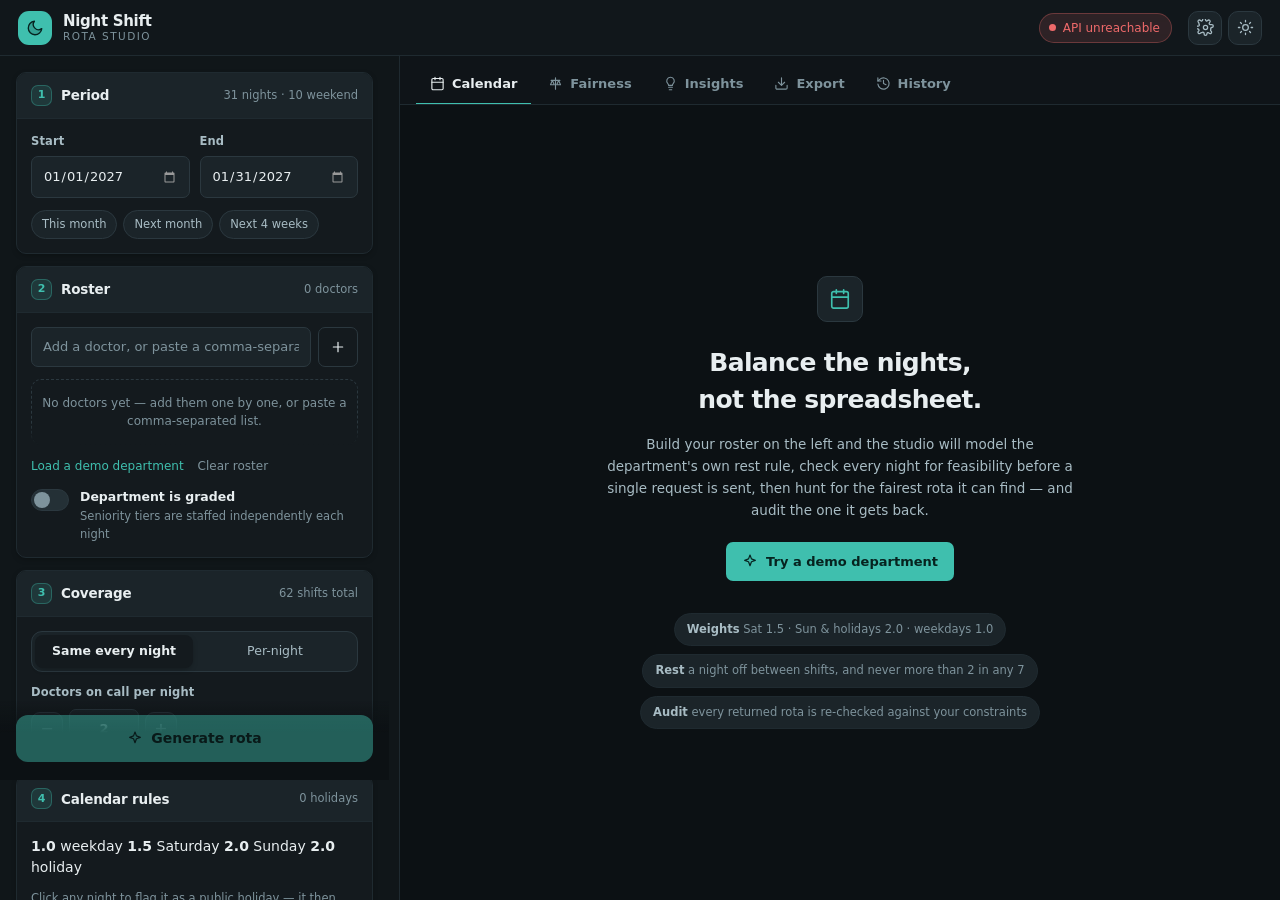
==== commit 61ee057f: "Rebuild the interface around meaning instead of decoration Replaces the violet/indigo "aurora" theme" ====
--- a/static/index.html
+++ b/static/index.html
@@ -219,8 +219,7 @@
 
       <div class="empty" id="emptyState">
         <div class="empty-art" aria-hidden="true">
-          <div class="orb"></div>
-          <div class="stars"></div>
+          <svg><use href="#i-calendar"/></svg>
         </div>
         <h2>Balance the nights, not the spreadsheet.</h2>
         <p>
@@ -233,7 +232,7 @@
         </div>
         <ul class="empty-facts">
           <li><b>Weights</b> Sat 1.5 · Sun & holidays 2.0 · weekdays 1.0</li>
-          <li><b>Rest rule</b> the engine benches recently-worked doctors automatically</li>
+          <li><b>Rest</b> a night off between shifts, and never more than 2 in any 7</li>
           <li><b>Audit</b> every returned rota is re-checked against your constraints</li>
         </ul>
       </div>
--- a/static/styles.css
+++ b/static/styles.css
@@ -3,88 +3,119 @@
    A single-file design system: midnight-first, light-mode aware.
    ============================================================ */
 
+/* ── Design tokens ───────────────────────────────────────────────
+   One accent, used only for interactive and "this is selected".
+   Every other colour means a specific state — weekend, holiday,
+   understaffed, conflict — so nothing on screen is decorative.
+   Categorical hues (grades only) are validated for colour-vision
+   deficiency in both modes; see README.
+   ──────────────────────────────────────────────────────────────── */
+
 :root {
-  /* Ink & surfaces (dark, the default) */
-  --bg:            #070a12;
-  --bg-grad-a:     #101833;
-  --bg-grad-b:     #0a0f1e;
-  --surface:       #0f1526;
-  --surface-2:     #141c31;
-  --surface-3:     #1b2440;
-  --line:          #222d4c;
-  --line-soft:     #1a2340;
-
-  --text:          #e8ecf8;
-  --text-dim:      #a5b0cd;
-  --text-faint:    #6d7a99;
-
-  /* Aurora accents */
-  --accent:        #7c8cff;
-  --accent-2:      #a78bfa;
-  --accent-3:      #38d6ee;
-  --accent-ink:    #0a0f1e;
-  --accent-soft:   rgba(124, 140, 255, .14);
-  --accent-line:   rgba(124, 140, 255, .38);
-
-  --ok:            #34d399;
-  --ok-soft:       rgba(52, 211, 153, .13);
-  --warn:          #fbbf24;
-  --warn-soft:     rgba(251, 191, 36, .13);
-  --danger:        #fb7185;
-  --danger-soft:   rgba(251, 113, 133, .13);
-
-  --sat:           #38bdf8;
-  --sun:           #c084fc;
-  --hol:           #fb923c;
-
-  --radius:        14px;
-  --radius-sm:     10px;
-  --radius-lg:     22px;
-  --shadow:        0 18px 50px -22px rgba(0, 0, 0, .85);
-  --shadow-soft:   0 8px 24px -14px rgba(0, 0, 0, .7);
-  --ring:          0 0 0 3px var(--accent-soft);
-
-  --sans: "Inter", ui-sans-serif, system-ui, -apple-system, "Segoe UI", Roboto, "Helvetica Neue", Arial, sans-serif;
-  --mono: ui-monospace, "SF Mono", "JetBrains Mono", Menlo, Consolas, monospace;
+  /* Surfaces — dark is the default; a night rota is read at night. */
+  --page:        #0c1114;
+  --surface:     #141a1e;
+  --surface-2:   #1b2429;
+  --surface-3:   #243036;
+  --line:        #2b383f;
+  --line-soft:   #1f2a30;
+
+  --text:        #e8eef0;
+  --text-dim:    #a8bcc4;
+  --text-faint:  #7e939c;
+
+  /* The single accent. Nothing else is tinted with it. */
+  --accent:      #3fbfae;
+  --accent-hi:   #5ad0bf;
+  --accent-ink:  #06231f;
+  --accent-soft: rgba(63, 191, 174, .13);
+  --accent-line: rgba(63, 191, 174, .34);
+
+  /* State. Each has a fixed meaning and always ships with text or an icon. */
+  --ok:          #6cc24a;
+  --ok-soft:     rgba(108, 194, 74, .13);
+  --warn:        #e0a33a;
+  --warn-soft:   rgba(224, 163, 58, .13);
+  --danger:      #ef6a6a;
+  --danger-soft: rgba(239, 106, 106, .13);
+
+  /* Calendar states. Weekends carry no hue — a surface step is enough,
+     which keeps holidays and problems the only coloured cells. */
+  --weekend-bg:  #1a2329;
+  --holiday:     #e0a33a;
+  --holiday-bg:  rgba(224, 163, 58, .10);
+
+  /* Categorical, for grades only — never for individual doctors.
+     Validated dark steps: CVD ΔE 8.4, normal-vision 19.8, all ≥3:1. */
+  --cat-1: #3987e5;
+  --cat-2: #d95926;
+  --cat-3: #199e70;
+  --cat-4: #c98500;
+
+  --radius:      10px;
+  --radius-sm:   7px;
+  --radius-lg:   16px;
+  --shadow:      0 16px 40px -20px rgba(0, 0, 0, .7);
+  --shadow-soft: 0 2px 6px -2px rgba(0, 0, 0, .4);
+  --ring:        0 0 0 2px var(--page), 0 0 0 4px var(--accent);
+
+  --sans: ui-sans-serif, system-ui, -apple-system, "Segoe UI", Roboto, "Helvetica Neue", Arial, sans-serif;
+  --mono: ui-monospace, "SF Mono", Menlo, Consolas, monospace;
+
+  /* Type scale */
+  --t-xs:  11px;
+  --t-sm:  12px;
+  --t-md:  13px;
+  --t-lg:  15px;
+  --t-xl:  19px;
+  --t-2xl: 25px;
+
+  /* Spacing scale — 4px base, used everywhere instead of ad-hoc values. */
+  --s1: 4px;  --s2: 8px;  --s3: 12px; --s4: 16px;
+  --s5: 20px; --s6: 24px; --s8: 32px;
 
   --config-w: 400px;
-  --bar-h: 60px;
+  --bar-h: 56px;
 }
 
 [data-theme="light"] {
-  --bg:            #eef1f8;
-  --bg-grad-a:     #dfe5f6;
-  --bg-grad-b:     #f4f6fc;
-  --surface:       #ffffff;
-  --surface-2:     #f5f7fd;
-  --surface-3:     #eaeffb;
-  --line:          #dde3f2;
-  --line-soft:     #e8ecf7;
-
-  --text:          #15203a;
-  --text-dim:      #4d5b7c;
-  --text-faint:    #8794b3;
-
-  --accent:        #4f5fe0;
-  --accent-2:      #8b5cf6;
-  --accent-3:      #0e9fbc;
-  --accent-ink:    #ffffff;
-  --accent-soft:   rgba(79, 95, 224, .1);
-  --accent-line:   rgba(79, 95, 224, .3);
-
-  --ok:            #0f9d6e;
-  --ok-soft:       rgba(15, 157, 110, .1);
-  --warn:          #b7791f;
-  --warn-soft:     rgba(183, 121, 31, .12);
-  --danger:        #dc4d68;
-  --danger-soft:   rgba(220, 77, 104, .1);
-
-  --sat:           #0284c7;
-  --sun:           #8b46d6;
-  --hol:           #d2691a;
-
-  --shadow:        0 18px 44px -26px rgba(23, 34, 71, .45);
-  --shadow-soft:   0 8px 20px -14px rgba(23, 34, 71, .35);
+  --page:        #f4f6f7;
+  --surface:     #ffffff;
+  --surface-2:   #f1f4f5;
+  --surface-3:   #e5ebed;
+  --line:        #d9e1e4;
+  --line-soft:   #e8eef0;
+
+  --text:        #101c22;
+  --text-dim:    #47585f;
+  --text-faint:  #6b7f88;
+
+  --accent:      #0b6f6a;
+  --accent-hi:   #095a56;
+  --accent-ink:  #ffffff;
+  --accent-soft: rgba(11, 111, 106, .09);
+  --accent-line: rgba(11, 111, 106, .28);
+
+  --ok:          #356e18;
+  --ok-soft:     rgba(53, 110, 24, .10);
+  --warn:        #9a6108;
+  --warn-soft:   rgba(154, 97, 8, .11);
+  --danger:      #c03434;
+  --danger-soft: rgba(192, 52, 52, .09);
+
+  --weekend-bg:  #eef2f4;
+  --holiday:     #9a6108;
+  --holiday-bg:  rgba(154, 97, 8, .09);
+
+  /* Validated light steps: CVD ΔE 8.5, normal-vision 21.0. */
+  --cat-1: #1668b8;
+  --cat-2: #e0651f;
+  --cat-3: #0f8f6b;
+  --cat-4: #c98a00;
+
+  --shadow:      0 16px 36px -24px rgba(16, 28, 34, .3);
+  --shadow-soft: 0 1px 3px rgba(16, 28, 34, .07);
+  --ring:        0 0 0 2px var(--surface), 0 0 0 4px var(--accent);
 }
 
 * { box-sizing: border-box; }
@@ -101,11 +132,7 @@
   font-size: 14px;
   line-height: 1.5;
   color: var(--text);
-  background:
-    radial-gradient(1200px 700px at 12% -12%, var(--bg-grad-a), transparent 60%),
-    radial-gradient(900px 600px at 100% 0%, rgba(124, 140, 255, .10), transparent 55%),
-    var(--bg);
-  background-attachment: fixed;
+  background: var(--page);
   -webkit-font-smoothing: antialiased;
   text-rendering: optimizeLegibility;
 }
@@ -145,9 +172,8 @@
   width: 34px; height: 34px;
   display: grid; place-items: center;
   border-radius: 11px;
-  background: linear-gradient(150deg, var(--accent), var(--accent-2) 55%, var(--accent-3));
-  color: #fff;
-  box-shadow: 0 6px 18px -8px var(--accent);
+  background: var(--accent);
+  color: var(--accent-ink);
 }
 .brand-mark svg { width: 18px; height: 18px; fill: currentColor; fill-opacity: .18; }
 
@@ -225,7 +251,7 @@
   display: flex; align-items: center; gap: 10px;
   padding: 12px 14px;
   border-bottom: 1px solid var(--line-soft);
-  background: linear-gradient(180deg, color-mix(in srgb, var(--surface-2) 70%, transparent), transparent);
+  background: var(--surface-2);
 }
 .card-head h2 { font-size: 13.5px; display: flex; align-items: center; gap: 9px; }
 
@@ -302,12 +328,12 @@
 .btn:disabled { opacity: .45; cursor: not-allowed; transform: none; }
 
 .btn-primary {
-  background: linear-gradient(140deg, var(--accent), var(--accent-2));
+  background: var(--accent);
   border-color: transparent;
-  color: #fff;
-  box-shadow: 0 10px 26px -14px var(--accent);
-}
-.btn-primary:hover { box-shadow: 0 14px 30px -12px var(--accent); }
+  color: var(--accent-ink);
+  font-weight: 600;
+}
+.btn-primary:hover { background: var(--accent-hi); }
 .btn-ghost { background: transparent; }
 .btn-lg { width: 100%; padding: 12px 18px; font-size: 14px; border-radius: 12px; }
 
@@ -396,9 +422,8 @@
 .range { -webkit-appearance: none; appearance: none; width: 100%; height: 4px; border-radius: 4px; background: var(--surface-3); padding: 0; border: none; }
 .range::-webkit-slider-thumb {
   -webkit-appearance: none; width: 17px; height: 17px; border-radius: 50%;
-  background: linear-gradient(140deg, var(--accent), var(--accent-2));
+  background: var(--accent);
   border: 2px solid var(--surface); cursor: pointer;
-  box-shadow: 0 2px 8px -2px var(--accent);
 }
 .range::-moz-range-thumb {
   width: 15px; height: 15px; border-radius: 50%;
@@ -429,7 +454,7 @@
   transition: border-color .15s, background .15s;
 }
 .doc-row:hover { border-color: var(--line); }
-.doc-row.has-blackout { background: linear-gradient(90deg, var(--warn-soft), var(--surface-2) 40%); }
+.doc-row.has-blackout { background: var(--surface-2); box-shadow: inset 2px 0 0 var(--warn); }
 
 .avatar {
   width: 26px; height: 26px; flex: none;
@@ -500,9 +525,8 @@
 .mc-day:hover { border-color: var(--accent); color: var(--text); transform: scale(1.06); z-index: 2; }
 .mc-day.is-out { visibility: hidden; }
 .mc-day.is-outside { opacity: .25; pointer-events: none; }
-.mc-day.is-sat { color: var(--sat); }
-.mc-day.is-sun { color: var(--sun); }
-.mc-day.is-holiday { background: color-mix(in srgb, var(--hol) 20%, var(--surface-2)); border-color: var(--hol); color: var(--hol); font-weight: 650; }
+.mc-day.is-sat, .mc-day.is-sun { color: var(--text-faint); }
+.mc-day.is-holiday { background: var(--holiday-bg); border-color: var(--holiday); color: var(--holiday); font-weight: 650; }
 .mc-day.is-off { background: var(--danger-soft); border-color: color-mix(in srgb, var(--danger) 45%, transparent); color: var(--danger); text-decoration: line-through; }
 .mc-day.has-count { font-weight: 600; color: var(--text); }
 .mc-day .cnt {
@@ -538,7 +562,7 @@
   position: sticky; bottom: 0;
   margin: 0 -16px -120px;
   padding: 14px 16px 18px;
-  background: linear-gradient(180deg, transparent, var(--bg) 32%);
+  background: linear-gradient(180deg, transparent, var(--page) 40%);
 }
 
 /* ───────────────────────── Tabs ───────────────────────── */
@@ -589,23 +613,12 @@
 .empty p { max-width: 56ch; color: var(--text-dim); font-size: 13.5px; line-height: 1.65; }
 .empty-actions { margin-top: 6px; }
 
-.empty-art { position: relative; width: 130px; height: 130px; display: grid; place-items: center; margin-bottom: 6px; }
-.orb {
-  width: 78px; height: 78px; border-radius: 50%;
-  background: radial-gradient(circle at 32% 30%, var(--accent-3), var(--accent) 42%, var(--accent-2) 78%);
-  filter: blur(.4px);
-  box-shadow: 0 0 70px -6px var(--accent), inset -14px -10px 30px -12px rgba(0, 0, 0, .6);
-  animation: float 7s ease-in-out infinite;
-}
-.stars { position: absolute; inset: 0; border-radius: 50%; border: 1px dashed var(--line); animation: spin 34s linear infinite; }
-.stars::before, .stars::after {
-  content: ""; position: absolute; width: 5px; height: 5px; border-radius: 50%;
-  background: var(--accent-3); box-shadow: 0 0 12px 2px var(--accent-3);
-}
-.stars::before { top: -3px; left: 50%; }
-.stars::after { bottom: 8px; right: 10px; background: var(--accent-2); box-shadow: 0 0 12px 2px var(--accent-2); }
-@keyframes float { 0%, 100% { transform: translateY(-5px); } 50% { transform: translateY(5px); } }
-@keyframes spin { to { transform: rotate(360deg); } }
+.empty-art {
+  width: 46px; height: 46px; border-radius: var(--radius);
+  border: 1px solid var(--line); background: var(--surface-2);
+  display: grid; place-items: center; color: var(--accent); margin-bottom: var(--s2);
+}
+.empty-art svg { width: 22px; height: 22px; }
 
 .empty-facts { list-style: none; padding: 0; margin: 18px 0 0; display: flex; flex-wrap: wrap; gap: 8px; justify-content: center; max-width: 720px; }
 .empty-facts li {
@@ -637,16 +650,14 @@
 }
 .stat::before {
   content: ""; position: absolute; inset: 0 auto 0 0; width: 3px;
-  background: linear-gradient(180deg, var(--accent), var(--accent-2));
-  opacity: .85;
-}
-.stat.tone-ok::before { background: var(--ok); }
+  background: var(--accent);
+}
+.stat.tone-ok::before { background: var(--accent); }
 .stat.tone-warn::before { background: var(--warn); }
 .stat.tone-bad::before { background: var(--danger); }
 .stat .k { font-size: 10.5px; text-transform: uppercase; letter-spacing: .09em; color: var(--text-faint); }
 .stat .v { font-size: 23px; font-weight: 680; letter-spacing: -.03em; margin-top: 3px; font-variant-numeric: tabular-nums; }
 .stat .d { font-size: 11.5px; color: var(--text-faint); margin-top: 2px; }
-.stat.tone-ok .v { color: var(--ok); }
 .stat.tone-warn .v { color: var(--warn); }
 .stat.tone-bad .v { color: var(--danger); }
 
@@ -676,16 +687,14 @@
 .cal-cell.is-blank { background: transparent; border-color: transparent; }
 .cal-cell.is-outside { opacity: .3; }
 .cal-cell:not(.is-blank):hover { border-color: var(--accent-line); }
-.cal-cell.is-weekend { background: color-mix(in srgb, var(--surface-2) 82%, transparent); }
-.cal-cell.is-holiday { background: color-mix(in srgb, var(--hol) 8%, var(--surface)); border-color: color-mix(in srgb, var(--hol) 30%, transparent); }
+.cal-cell.is-weekend { background: var(--weekend-bg); }
+.cal-cell.is-holiday { background: var(--holiday-bg); border-color: color-mix(in srgb, var(--holiday) 34%, transparent); }
 .cal-cell.is-short { border-color: color-mix(in srgb, var(--danger) 45%, transparent); }
 .cal-cell.is-empty-night { border-style: dashed; }
 
 .cal-head { display: flex; align-items: center; gap: 5px; }
 .cal-num { font-size: 12px; font-weight: 640; font-variant-numeric: tabular-nums; }
-.cal-cell.is-weekend .cal-num { color: var(--sat); }
-.cal-cell.is-sun .cal-num { color: var(--sun); }
-.cal-cell.is-holiday .cal-num { color: var(--hol); }
+.cal-cell.is-holiday .cal-num { color: var(--holiday); }
 .cal-w {
   margin-left: auto;
   font-size: 9.5px; font-weight: 700;
@@ -693,9 +702,7 @@
   background: var(--surface-3); color: var(--text-faint);
   font-variant-numeric: tabular-nums;
 }
-.cal-cell.is-holiday .cal-w { background: color-mix(in srgb, var(--hol) 22%, transparent); color: var(--hol); }
-.cal-cell.is-weekend .cal-w { color: var(--sat); }
-.cal-cell.is-sun .cal-w { color: var(--sun); }
+.cal-cell.is-holiday .cal-w { background: color-mix(in srgb, var(--holiday) 20%, transparent); color: var(--holiday); }
 
 .cal-docs { display: flex; flex-direction: column; gap: 3px; }
 .cal-doc {
@@ -704,17 +711,17 @@
   border-radius: 7px;
   background: var(--surface-2);
   font-size: 11px;
-  border-left: 2px solid var(--dc, var(--accent));
-  transition: background .14s;
+  border-left: 2px solid var(--line);
+  transition: background .14s, border-color .14s;
   cursor: default;
 }
 .cal-doc:hover { background: var(--surface-3); }
-.cal-doc .cd-dot { width: 6px; height: 6px; border-radius: 50%; background: var(--dc, var(--accent)); flex: none; }
+.cal-doc .cd-grade { font-size: 9px; color: var(--text-faint); margin-left: auto; padding-left: 4px; }
 .cal-doc .cd-name { overflow: hidden; text-overflow: ellipsis; white-space: nowrap; }
 .cal-doc.is-violation { background: var(--danger-soft); color: var(--danger); border-left-color: var(--danger); }
 .cal-doc.is-b2b { box-shadow: inset 0 0 0 1px color-mix(in srgb, var(--warn) 40%, transparent); }
-.cal-doc.dim { opacity: .22; }
-.cal-doc.hit { box-shadow: 0 0 0 1px var(--accent); }
+.cal-doc.dim { opacity: .3; }
+.cal-doc.hit { background: var(--accent-soft); border-left-color: var(--accent); color: var(--text); font-weight: 600; }
 
 .cal-flag {
   font-size: 9.5px; padding: 2px 5px; border-radius: 5px; align-self: flex-start;
@@ -729,14 +736,14 @@
 .doc-filter { display: flex; gap: 6px; flex-wrap: wrap; margin-bottom: 14px; }
 .df-chip {
   display: inline-flex; align-items: center; gap: 6px;
-  padding: 4px 10px 4px 7px;
+  padding: 4px 10px;
   border-radius: 100px; font-size: 11.5px;
   border: 1px solid var(--line); background: var(--surface-2);
   color: var(--text-dim); cursor: pointer; transition: all .14s;
 }
 .df-chip i { width: 8px; height: 8px; border-radius: 50%; }
 .df-chip:hover { color: var(--text); border-color: var(--accent-line); }
-.df-chip.is-on { background: var(--accent-soft); border-color: var(--accent); color: var(--text); }
+.df-chip.is-on { background: var(--accent-soft); border-color: var(--accent); color: var(--text); font-weight: 600; }
 
 /* ───────────────────────── Fairness ───────────────────────── */
 
@@ -753,29 +760,29 @@
 .panel .panel-sub { font-size: 11.5px; color: var(--text-faint); margin-bottom: 14px; }
 
 .bars { display: flex; flex-direction: column; gap: 9px; }
-.bar-row { display: grid; grid-template-columns: 108px 1fr auto; gap: 10px; align-items: center; font-size: 12px; }
-.bar-row .bl { display: flex; align-items: center; gap: 7px; overflow: hidden; }
+.bar-row { display: grid; grid-template-columns: 116px 1fr auto; gap: var(--s3); align-items: center; font-size: var(--t-sm); }
+.bar-row .bl { display: flex; align-items: center; overflow: hidden; color: var(--text-dim); }
 .bar-row .bl i { width: 8px; height: 8px; border-radius: 50%; flex: none; }
 .bar-row .bl span { overflow: hidden; text-overflow: ellipsis; white-space: nowrap; }
 .bar-track { height: 9px; border-radius: 100px; background: var(--surface-3); overflow: hidden; position: relative; }
 .bar-fill {
   height: 100%; border-radius: 100px;
-  background: linear-gradient(90deg, var(--dc, var(--accent)), color-mix(in srgb, var(--dc, var(--accent)) 55%, var(--accent-2)));
+  background: var(--accent);
   width: 0;
   transition: width .7s cubic-bezier(.2, .9, .3, 1);
 }
 .bar-track.stacked { display: flex; }
-.bar-fill.we { background: repeating-linear-gradient(45deg, var(--sun), var(--sun) 3px, color-mix(in srgb, var(--sun) 60%, transparent) 3px, color-mix(in srgb, var(--sun) 60%, transparent) 6px); }
-.bar-val { font-variant-numeric: tabular-nums; font-weight: 620; font-size: 12px; min-width: 42px; text-align: right; }
-.bar-row.is-low .bar-val { color: var(--sat); }
-.bar-row.is-high .bar-val { color: var(--hol); }
+
+.bar-val { font-variant-numeric: tabular-nums; font-weight: 600; font-size: var(--t-sm); min-width: 78px; text-align: right; }
+.bar-row.is-low .bar-val, .bar-row.is-high .bar-val { color: var(--text); }
+.bar-row .bar-note { font-size: var(--t-xs); color: var(--text-faint); margin-left: 6px; }
 
 .gauge-wrap { display: flex; align-items: center; gap: 18px; }
 .gauge { width: 116px; height: 116px; flex: none; position: relative; }
 .gauge svg { width: 100%; height: 100%; transform: rotate(-90deg); }
 .gauge circle { fill: none; stroke-width: 9; stroke-linecap: round; }
 .gauge .track { stroke: var(--surface-3); }
-.gauge .val { stroke: url(#gaugeGrad); transition: stroke-dashoffset 1s cubic-bezier(.2, .9, .3, 1); }
+.gauge .val { stroke: var(--accent); transition: stroke-dashoffset .8s cubic-bezier(.2, .9, .3, 1); }
 .gauge-num {
   position: absolute; inset: 0; display: grid; place-items: center;
   font-size: 25px; font-weight: 700; letter-spacing: -.03em;
@@ -814,7 +821,7 @@
 /* Spacing strip: one square per night, per doctor */
 .strip-rows { display: flex; flex-direction: column; gap: 6px; }
 .strip-row { display: grid; grid-template-columns: 108px 1fr; gap: 10px; align-items: center; }
-.strip-row .sl { font-size: 11.5px; display: flex; align-items: center; gap: 7px; overflow: hidden; }
+.strip-row .sl { font-size: var(--t-xs); display: flex; align-items: center; overflow: hidden; color: var(--text-dim); }
 .strip-row .sl i { width: 8px; height: 8px; border-radius: 50%; flex: none; }
 .strip-row .sl span { overflow: hidden; text-overflow: ellipsis; white-space: nowrap; }
 .strip { display: flex; gap: 2px; }
@@ -824,9 +831,9 @@
   background: var(--surface-3);
   transition: transform .12s;
 }
-.strip b.on { background: var(--dc, var(--accent)); }
-.strip b.we { opacity: .75; }
-.strip b.hol { background: var(--hol); }
+.strip b.on { background: var(--accent); }
+.strip b.we { opacity: .55; }
+.strip b.hol { background: var(--holiday); }
 .strip b.off { background: repeating-linear-gradient(45deg, transparent, transparent 2px, var(--danger-soft) 2px, var(--danger-soft) 4px); box-shadow: inset 0 0 0 1px color-mix(in srgb, var(--danger) 25%, transparent); }
 .strip b.b2b { box-shadow: 0 0 0 1.5px var(--warn); }
 .strip b:hover { transform: scaleY(1.35); }
@@ -888,9 +895,9 @@
   overflow: auto; max-height: 460px;
   color: var(--text-dim);
 }
-pre.json .k { color: var(--accent-3); }
-pre.json .s { color: var(--ok); }
-pre.json .n { color: var(--accent-2); }
+pre.json .k { color: var(--accent); }
+pre.json .s { color: var(--text); }
+pre.json .n { color: var(--text-dim); }
 
 /* ───────────────────────── History ───────────────────────── */
 
@@ -904,7 +911,7 @@
   transition: border-color .15s;
 }
 .run-row:hover { border-color: var(--accent-line); }
-.run-row.is-current { border-color: var(--accent); background: linear-gradient(90deg, var(--accent-soft), var(--surface) 45%); }
+.run-row.is-current { border-color: var(--accent); background: var(--accent-soft); }
 .run-when { font-size: 11.5px; color: var(--text-faint); min-width: 84px; font-variant-numeric: tabular-nums; }
 .run-main { flex: 1; min-width: 0; }
 .run-main b { font-size: 13px; display: block; }
@@ -919,7 +926,7 @@
 .run-overlay {
   position: absolute; inset: 0; z-index: 30;
   display: grid; place-items: center;
-  background: color-mix(in srgb, var(--bg) 72%, transparent);
+  background: color-mix(in srgb, var(--page) 78%, transparent);
   backdrop-filter: blur(6px);
   animation: fade .2s;
 }
@@ -940,13 +947,13 @@
   background: var(--accent);
   animation: bounce 1.1s ease-in-out infinite;
 }
-.run-spinner span:nth-child(2) { animation-delay: .15s; background: var(--accent-2); }
-.run-spinner span:nth-child(3) { animation-delay: .3s; background: var(--accent-3); }
+.run-spinner span:nth-child(2) { animation-delay: .15s; }
+.run-spinner span:nth-child(3) { animation-delay: .3s; }
 @keyframes bounce { 0%, 80%, 100% { transform: translateY(0); opacity: .45; } 40% { transform: translateY(-9px); opacity: 1; } }
 .run-bar { height: 4px; border-radius: 4px; background: var(--surface-3); overflow: hidden; margin: 16px 0 8px; }
 .run-bar div {
   height: 100%; width: 25%; border-radius: 4px;
-  background: linear-gradient(90deg, var(--accent), var(--accent-3));
+  background: var(--accent);
   transition: width .4s ease;
 }
 .run-elapsed { font-size: 11px; color: var(--text-faint); font-variant-numeric: tabular-nums; }
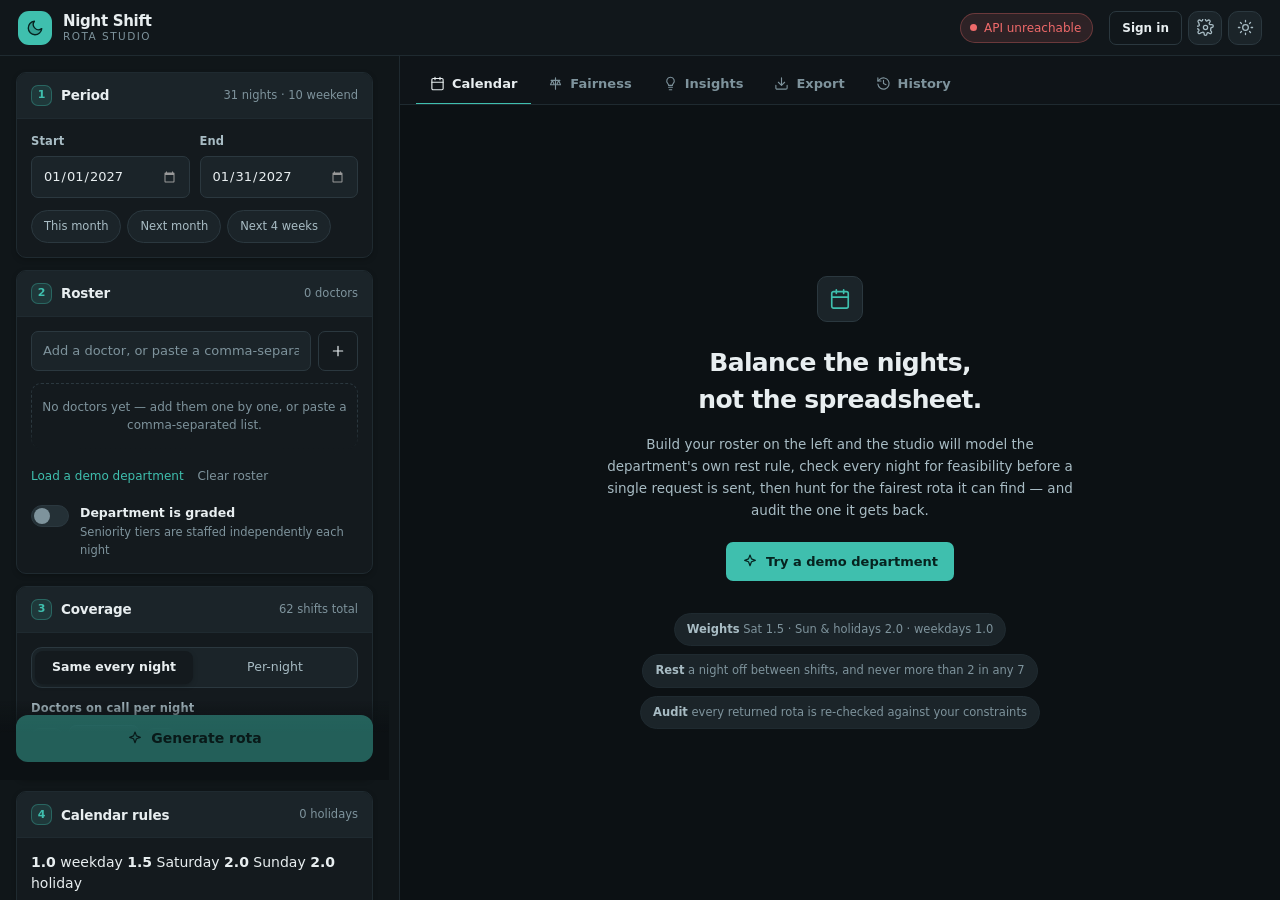
==== commit 2b686a89: "Wire the studio to accounts, editing and the new exports The frontend spoke only to the public /sche" ====
--- a/static/index.html
+++ b/static/index.html
@@ -43,6 +43,9 @@
     </span>
   </div>
   <div class="appbar-actions">
+    <select id="departmentPicker" class="dep-picker" hidden aria-label="Department"></select>
+    <button class="btn btn-ghost btn-sm" id="signInBtn">Sign in</button>
+    <button class="btn btn-ghost btn-sm" id="accountBtn" hidden></button>
     <button class="icon-btn" id="settingsBtn" title="Settings" aria-label="Settings"><svg><use href="#i-cog"/></svg></button>
     <button class="icon-btn" id="themeBtn" title="Toggle theme" aria-label="Toggle theme"><svg><use href="#i-sun"/></svg></button>
   </div>
@@ -276,6 +279,43 @@
   </form>
 </dialog>
 
+<dialog class="modal" id="authModal">
+  <form class="modal-inner" id="authForm">
+    <h3 id="authTitle">Sign in</h3>
+    <p class="hint" id="authBlurb">
+      Signing in saves your roster and rotas, and unlocks editing, PDF export and share links.
+    </p>
+
+    <label class="field" id="authNameField" hidden>
+      <span>Your name</span>
+      <input type="text" id="authName" autocomplete="name">
+    </label>
+    <label class="field">
+      <span>Email</span>
+      <input type="email" id="authEmail" autocomplete="email" required>
+    </label>
+    <label class="field">
+      <span>Password</span>
+      <input type="password" id="authPassword" autocomplete="current-password" required>
+    </label>
+    <label class="field" id="authDeptField" hidden>
+      <span>Department name</span>
+      <input type="text" id="authDept" placeholder="e.g. Emergency Medicine">
+    </label>
+
+    <p class="auth-error" id="authError" hidden></p>
+
+    <div class="modal-actions">
+      <button type="button" class="btn btn-ghost" id="authCancel">Cancel</button>
+      <button type="submit" class="btn btn-primary" id="authSubmit">Sign in</button>
+    </div>
+    <p class="hint auth-switch">
+      <span id="authSwitchText">No account yet?</span>
+      <button type="button" class="link-btn" id="authSwitch">Create one</button>
+    </p>
+  </form>
+</dialog>
+
 <div class="toasts" id="toasts" aria-live="polite"></div>
 
 <script src="/static/app.js" type="module"></script>
--- a/static/styles.css
+++ b/static/styles.css
@@ -338,7 +338,7 @@
 .btn-lg { width: 100%; padding: 12px 18px; font-size: 14px; border-radius: 12px; }
 
 .link-btn {
-  background: none; border: none; padding: 0;
+  background: none; border: none; padding: 6px 0;
   color: var(--accent); font-size: 12px; cursor: pointer;
   border-bottom: 1px dashed transparent;
 }
@@ -350,7 +350,8 @@
 
 .chip-row { display: flex; gap: 6px; flex-wrap: wrap; }
 .chip-btn {
-  padding: 5px 10px;
+  padding: 7px 12px;
+  min-height: 32px;
   font-size: 11.5px;
   border-radius: 100px;
   border: 1px solid var(--line);
@@ -419,14 +420,24 @@
 .step-btn:hover { color: var(--accent); border-color: var(--accent-line); background: var(--accent-soft); }
 
 /* Range */
-.range { -webkit-appearance: none; appearance: none; width: 100%; height: 4px; border-radius: 4px; background: var(--surface-3); padding: 0; border: none; }
+.range {
+  -webkit-appearance: none; appearance: none;
+  width: 100%; height: 28px; padding: 0; border: none;
+  background: transparent; cursor: pointer;
+}
+.range::-webkit-slider-runnable-track {
+  height: 4px; border-radius: 4px; background: var(--surface-3);
+}
+.range::-moz-range-track {
+  height: 4px; border-radius: 4px; background: var(--surface-3);
+}
 .range::-webkit-slider-thumb {
-  -webkit-appearance: none; width: 17px; height: 17px; border-radius: 50%;
-  background: var(--accent);
-  border: 2px solid var(--surface); cursor: pointer;
+  -webkit-appearance: none; width: 18px; height: 18px; border-radius: 50%;
+  background: var(--accent); border: 2px solid var(--surface);
+  margin-top: -7px; cursor: pointer;
 }
 .range::-moz-range-thumb {
-  width: 15px; height: 15px; border-radius: 50%;
+  width: 16px; height: 16px; border-radius: 50%;
   background: var(--accent); border: 2px solid var(--surface); cursor: pointer;
 }
 .range-ticks { display: flex; justify-content: space-between; font-size: 10px; color: var(--text-faint); margin-top: 2px; }
@@ -471,12 +482,17 @@
   font-variant-numeric: tabular-nums;
 }
 .doc-del {
-  width: 22px; height: 22px; flex: none;
+  width: 32px; height: 32px; flex: none;
   border: none; background: transparent; color: var(--text-faint);
   border-radius: 6px; cursor: pointer; display: grid; place-items: center;
   opacity: 0; transition: all .15s;
 }
-.doc-row:hover .doc-del { opacity: 1; }
+.doc-row:hover .doc-del,
+.doc-del:focus-visible { opacity: 1; }
+/* Touch devices have no hover state, so the control would never appear. */
+@media (hover: none) {
+  .doc-del { opacity: 1; }
+}
 .doc-del:hover { color: var(--danger); background: var(--danger-soft); }
 .doc-del svg { width: 13px; height: 13px; }
 
@@ -736,7 +752,7 @@
 .doc-filter { display: flex; gap: 6px; flex-wrap: wrap; margin-bottom: 14px; }
 .df-chip {
   display: inline-flex; align-items: center; gap: 6px;
-  padding: 4px 10px;
+  padding: 6px 12px; min-height: 32px;
   border-radius: 100px; font-size: 11.5px;
   border: 1px solid var(--line); background: var(--surface-2);
   color: var(--text-dim); cursor: pointer; transition: all .14s;
@@ -958,7 +974,12 @@
 }
 .run-elapsed { font-size: 11px; color: var(--text-faint); font-variant-numeric: tabular-nums; }
 
-.toasts { position: fixed; bottom: 20px; right: 20px; display: flex; flex-direction: column; gap: 9px; z-index: 90; }
+.toasts {
+  position: fixed; bottom: 20px; right: 20px;
+  display: flex; flex-direction: column; gap: 9px; z-index: 90;
+  pointer-events: none;
+}
+.toast { pointer-events: auto; }
 .toast {
   display: flex; align-items: flex-start; gap: 10px;
   padding: 12px 15px;
@@ -1019,6 +1040,40 @@
 @media (max-width: 560px) {
   .appbar-meta { display: none; }
   .pane { padding: 14px; }
+
+  /* Full-width toasts that sit above the sticky action bar, not over
+     the content the user just generated. */
+  .toasts {
+    left: var(--s2); right: var(--s2); bottom: calc(64px + env(safe-area-inset-bottom, 0px));
+  }
+  .toast { max-width: none; }
+
+  /* Generate stays one tap away instead of scrolling off with the
+     config panel, which on a phone is several screens tall. */
+  .generate-dock {
+    position: fixed; inset: auto 0 0 0; z-index: 45;
+    margin: 0; padding: var(--s2) var(--s3) calc(var(--s2) + env(safe-area-inset-bottom, 0px));
+    background: color-mix(in srgb, var(--surface) 94%, transparent);
+    backdrop-filter: blur(12px);
+    border-top: 1px solid var(--line);
+  }
+  .config-scroll { padding-bottom: var(--s4); }
+  .workspace-body { padding-bottom: 72px; }
+
+  /* Actions read as a row of equals rather than drifting right. */
+  .result-actions { margin-left: 0; width: 100%; }
+  .result-actions .btn { flex: 1; }
+  .result-head { gap: var(--s3); }
+
+  /* One scrollable row instead of a wall of chips. */
+  .doc-filter {
+    flex-wrap: nowrap; overflow-x: auto; padding-bottom: var(--s1);
+    scrollbar-width: none;
+  }
+  .doc-filter::-webkit-scrollbar { display: none; }
+  .df-chip { flex: none; }
+
+  .legend { gap: var(--s2) var(--s3); font-size: 10.5px; }
   .cal-grid { grid-template-columns: 1fr; }
   .cal-dow { display: none; }
   .cal-cell.is-blank { display: none; }
@@ -1046,3 +1101,68 @@
   .months { gap: 18px; }
   .month-title { break-after: avoid; }
 }
+
+/* ───────────────────── accounts & saved rotas ───────────────────── */
+
+.btn-sm { padding: 6px 12px; font-size: var(--t-sm); }
+
+.dep-picker {
+  width: auto; max-width: 190px;
+  padding: 6px 26px 6px 10px; font-size: var(--t-sm);
+  background-position: right 10px center, right 6px center;
+}
+
+.auth-error {
+  font-size: var(--t-sm); color: var(--danger);
+  background: var(--danger-soft); border: 1px solid color-mix(in srgb, var(--danger) 28%, transparent);
+  padding: 8px 11px; border-radius: var(--radius-sm);
+}
+.auth-switch { text-align: center; margin-top: var(--s1); }
+.auth-switch .link-btn { margin-left: 4px; }
+
+.share-new { display: flex; gap: var(--s2); margin-bottom: var(--s3); }
+.share-new input {
+  font-family: var(--mono); font-size: var(--t-xs);
+  background: var(--surface-2); border-color: var(--accent-line);
+}
+.share-new .btn { flex: none; }
+
+/* ───────────────────── editing a saved rota ───────────────────── */
+
+.cal-doc.is-editable { cursor: pointer; }
+.cal-doc.is-editable:hover,
+.cal-doc.is-editable:focus-visible {
+  background: var(--accent-soft); border-left-color: var(--accent); outline: none;
+}
+.cal-doc.is-locked { border-left-color: var(--accent); }
+.cal-doc .cd-pin { color: var(--accent); font-size: 7px; margin-left: auto; padding-left: 4px; }
+
+.shift-menu {
+  position: fixed; z-index: 80; width: 232px;
+  background: var(--surface); border: 1px solid var(--line);
+  border-radius: var(--radius); box-shadow: var(--shadow);
+  padding: var(--s1); max-height: 60vh; overflow-y: auto;
+  animation: rise .14s ease;
+}
+.sm-head {
+  font-size: var(--t-xs); color: var(--text-faint);
+  padding: var(--s2) var(--s2) var(--s1);
+}
+.sm-label {
+  font-size: 10px; text-transform: uppercase; letter-spacing: .07em;
+  color: var(--text-faint); padding: var(--s2) var(--s2) var(--s1);
+  border-top: 1px solid var(--line-soft); margin-top: var(--s1);
+}
+.sm-item {
+  display: flex; align-items: center; gap: var(--s2); width: 100%;
+  padding: 8px var(--s2); min-height: 34px;
+  border: none; border-radius: var(--radius-sm); background: none;
+  color: var(--text); font-size: var(--t-sm); text-align: left; cursor: pointer;
+}
+.sm-item:hover, .sm-item:focus-visible { background: var(--surface-2); outline: none; }
+.sm-item.is-warn { color: var(--warn); }
+.sm-tag {
+  margin-left: auto; font-size: 9.5px; padding: 1px 5px; border-radius: 4px;
+  background: var(--warn-soft); color: var(--warn);
+}
+.sm-empty { font-size: var(--t-xs); color: var(--text-faint); padding: var(--s2); }
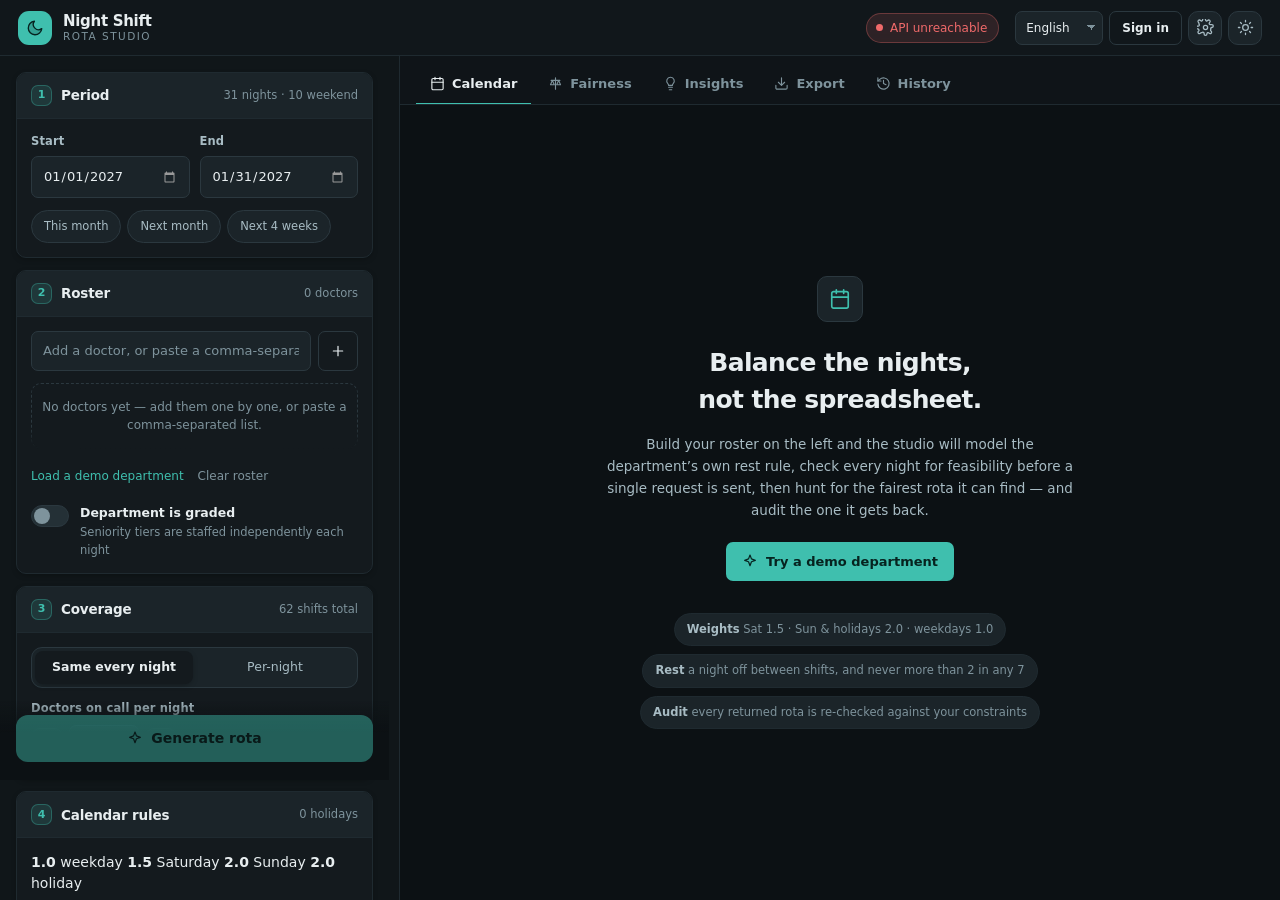
==== commit bca01e7f: "Add English, French and Arabic Arabic is the reason this is a feature rather than a string table: th" ====
--- a/static/index.html
+++ b/static/index.html
@@ -33,21 +33,22 @@
   <div class="brand">
     <span class="brand-mark" aria-hidden="true"><svg><use href="#i-moon"/></svg></span>
     <span class="brand-text">
-      <strong>Night Shift</strong>
-      <em>Rota Studio</em>
+      <strong data-i18n="app.name">Night Shift</strong>
+      <em data-i18n="app.tagline">Rota Studio</em>
     </span>
   </div>
   <div class="appbar-meta">
     <span id="apiStatus" class="pill pill-muted" title="API connection">
-      <span class="dot"></span><span id="apiStatusText">checking API…</span>
+      <span class="dot"></span><span id="apiStatusText" data-i18n="api.checking">checking API…</span>
     </span>
   </div>
   <div class="appbar-actions">
+    <select id="langPicker" class="dep-picker lang-picker" data-i18n-aria="app.language"></select>
     <select id="departmentPicker" class="dep-picker" hidden aria-label="Department"></select>
-    <button class="btn btn-ghost btn-sm" id="signInBtn">Sign in</button>
+    <button class="btn btn-ghost btn-sm" id="signInBtn" data-i18n="app.signIn">Sign in</button>
     <button class="btn btn-ghost btn-sm" id="accountBtn" hidden></button>
-    <button class="icon-btn" id="settingsBtn" title="Settings" aria-label="Settings"><svg><use href="#i-cog"/></svg></button>
-    <button class="icon-btn" id="themeBtn" title="Toggle theme" aria-label="Toggle theme"><svg><use href="#i-sun"/></svg></button>
+    <button class="icon-btn" id="settingsBtn" data-i18n-title="app.settings" data-i18n-aria="app.settings"><svg><use href="#i-cog"/></svg></button>
+    <button class="icon-btn" id="themeBtn" data-i18n-title="app.theme" data-i18n-aria="app.theme"><svg><use href="#i-sun"/></svg></button>
   </div>
 </header>
 
@@ -59,78 +60,78 @@
 
       <section class="card" data-step="1">
         <header class="card-head">
-          <h2><span class="step">1</span> Period</h2>
+          <h2><span class="step">1</span> <span data-i18n="step.period">Period</span></h2>
           <span class="head-note" id="periodNote">—</span>
         </header>
         <div class="card-body">
           <div class="field-row">
             <label class="field">
-              <span>Start</span>
+              <span data-i18n="period.start">Start</span>
               <input type="date" id="startDate">
             </label>
             <label class="field">
-              <span>End</span>
+              <span data-i18n="period.end">End</span>
               <input type="date" id="endDate">
             </label>
           </div>
           <div class="chip-row" role="group" aria-label="Period presets">
-            <button class="chip-btn" data-preset="this-month">This month</button>
-            <button class="chip-btn" data-preset="next-month">Next month</button>
-            <button class="chip-btn" data-preset="4-weeks">Next 4 weeks</button>
+            <button class="chip-btn" data-preset="this-month" data-i18n="period.thisMonth">This month</button>
+            <button class="chip-btn" data-preset="next-month" data-i18n="period.nextMonth">Next month</button>
+            <button class="chip-btn" data-preset="4-weeks" data-i18n="period.fourWeeks">Next 4 weeks</button>
           </div>
         </div>
       </section>
 
       <section class="card" data-step="2">
         <header class="card-head">
-          <h2><span class="step">2</span> Roster</h2>
+          <h2><span class="step">2</span> <span data-i18n="step.roster">Roster</span></h2>
           <span class="head-note" id="rosterNote">0 doctors</span>
         </header>
         <div class="card-body">
           <div class="roster-input">
-            <input type="text" id="doctorInput" placeholder="Add a doctor, or paste a comma-separated list…" autocomplete="off">
+            <input type="text" id="doctorInput" data-i18n-placeholder="roster.add" autocomplete="off">
             <button class="btn btn-ghost" id="addDoctorBtn" title="Add"><svg><use href="#i-plus"/></svg></button>
           </div>
           <div class="doctor-list" id="doctorList"></div>
           <div class="inline-actions">
-            <button class="link-btn" id="demoBtn">Load a demo department</button>
-            <button class="link-btn danger" id="clearRosterBtn">Clear roster</button>
+            <button class="link-btn" id="demoBtn" data-i18n="roster.demo">Load a demo department</button>
+            <button class="link-btn danger" id="clearRosterBtn" data-i18n="roster.clear">Clear roster</button>
           </div>
 
           <label class="switch-row">
             <input type="checkbox" id="gradedToggle">
             <span class="switch" aria-hidden="true"></span>
             <span class="switch-label">
-              Department is graded
-              <em>Seniority tiers are staffed independently each night</em>
+              <span data-i18n="roster.graded">Department is graded</span>
+              <em data-i18n="roster.gradedHint">Seniority tiers are staffed independently each night</em>
             </span>
           </label>
 
           <div class="grades-block" id="gradesBlock" hidden>
             <div class="grade-input">
-              <input type="text" id="gradeInput" placeholder="Add a grade (e.g. Consultant)" autocomplete="off">
+              <input type="text" id="gradeInput" data-i18n-placeholder="roster.addGrade" autocomplete="off">
               <button class="btn btn-ghost" id="addGradeBtn"><svg><use href="#i-plus"/></svg></button>
             </div>
             <div class="grade-chips" id="gradeChips"></div>
-            <p class="hint" id="gradeAssignHint">Assign each doctor a grade using the selectors above.</p>
+            <p class="hint" id="gradeAssignHint" data-i18n="roster.gradeHint">Assign each doctor a grade using the selectors above.</p>
           </div>
         </div>
       </section>
 
       <section class="card" data-step="3">
         <header class="card-head">
-          <h2><span class="step">3</span> Coverage</h2>
+          <h2><span class="step">3</span> <span data-i18n="step.coverage">Coverage</span></h2>
           <span class="head-note" id="coverageNote">—</span>
         </header>
         <div class="card-body">
           <div class="seg" role="tablist" aria-label="Coverage mode">
-            <button class="seg-btn is-active" data-coverage="same" role="tab">Same every night</button>
-            <button class="seg-btn" data-coverage="custom" role="tab">Per-night</button>
+            <button class="seg-btn is-active" data-coverage="same" role="tab" data-i18n="coverage.same">Same every night</button>
+            <button class="seg-btn" data-coverage="custom" role="tab" data-i18n="coverage.custom">Per-night</button>
           </div>
 
           <div id="coverageSame">
             <label class="field stepper-field">
-              <span>Doctors on call per night</span>
+              <span data-i18n="coverage.perNight">Doctors on call per night</span>
               <div class="stepper">
                 <button class="step-btn" data-delta="-1" aria-label="Decrease">−</button>
                 <input type="number" id="perNight" min="1" max="20" value="2">
@@ -141,11 +142,11 @@
           </div>
 
           <div id="coverageCustom" hidden>
-            <p class="hint">Set the required headcount for each night. Weekends and holidays are highlighted.</p>
+            <p class="hint" data-i18n="coverage.customHint">Set the required headcount for each night.</p>
             <div class="chip-row">
-              <button class="chip-btn" data-bulk="all-1">All 1</button>
-              <button class="chip-btn" data-bulk="all-2">All 2</button>
-              <button class="chip-btn" data-bulk="weekend-plus">Weekends +1</button>
+              <button class="chip-btn" data-bulk="all-1" data-i18n="coverage.all1">All 1</button>
+              <button class="chip-btn" data-bulk="all-2" data-i18n="coverage.all2">All 2</button>
+              <button class="chip-btn" data-bulk="weekend-plus" data-i18n="coverage.weekendPlus">Weekends +1</button>
             </div>
             <div class="mini-cal" id="coverageCal"></div>
           </div>
@@ -154,32 +155,32 @@
 
       <section class="card" data-step="4">
         <header class="card-head">
-          <h2><span class="step">4</span> Calendar rules</h2>
+          <h2><span class="step">4</span> <span data-i18n="step.rules">Calendar rules</span></h2>
           <span class="head-note" id="holidayNote">0 holidays</span>
         </header>
         <div class="card-body">
           <div class="weights">
-            <span class="weight"><b>1.0</b> weekday</span>
-            <span class="weight w-sat"><b>1.5</b> Saturday</span>
-            <span class="weight w-sun"><b>2.0</b> Sunday</span>
-            <span class="weight w-hol"><b>2.0</b> holiday</span>
-          </div>
-          <p class="hint">Click any night to flag it as a public holiday — it then carries the heaviest weight when balancing.</p>
+            <span class="weight"><b>1.0</b> <span data-i18n="rules.weekday">weekday</span></span>
+            <span class="weight w-sat"><b>1.5</b> <span data-i18n="rules.saturday">Saturday</span></span>
+            <span class="weight w-sun"><b>2.0</b> <span data-i18n="rules.sunday">Sunday</span></span>
+            <span class="weight w-hol"><b>2.0</b> <span data-i18n="rules.holiday">holiday</span></span>
+          </div>
+          <p class="hint" data-i18n="rules.hint">Click any night to flag it as a public holiday.</p>
           <div class="mini-cal" id="holidayCal"></div>
         </div>
       </section>
 
       <section class="card" data-step="5">
         <header class="card-head">
-          <h2><span class="step">5</span> Availability</h2>
+          <h2><span class="step">5</span> <span data-i18n="step.availability">Availability</span></h2>
           <span class="head-note" id="availNote">no blackouts</span>
         </header>
         <div class="card-body">
           <label class="field">
-            <span>Doctor</span>
+            <span data-i18n="avail.doctor">Doctor</span>
             <select id="availDoctor"></select>
           </label>
-          <p class="hint">Click nights this doctor cannot cover — leave, conference, post-nights.</p>
+          <p class="hint" data-i18n="avail.hint">Click nights this doctor cannot cover.</p>
           <div class="mini-cal" id="availCal"></div>
           <div class="blackout-summary" id="blackoutSummary"></div>
         </div>
@@ -187,12 +188,12 @@
 
       <section class="card" data-step="6">
         <header class="card-head">
-          <h2><span class="step">6</span> Search effort</h2>
+          <h2><span class="step">6</span> <span data-i18n="step.effort">Search effort</span></h2>
           <span class="head-note" id="effortNote">Balanced</span>
         </header>
         <div class="card-body">
           <input type="range" id="effort" min="0" max="4" step="1" value="2" class="range">
-          <div class="range-ticks"><span>Draft</span><span>Quick</span><span>Balanced</span><span>Thorough</span><span>Exhaustive</span></div>
+          <div class="range-ticks"><span data-i18n="effort.draft">Draft</span><span data-i18n="effort.quick">Quick</span><span data-i18n="effort.balanced">Balanced</span><span data-i18n="effort.thorough">Thorough</span><span data-i18n="effort.exhaustive">Exhaustive</span></div>
           <p class="hint" id="effortHint"></p>
         </div>
       </section>
@@ -202,7 +203,7 @@
       <div class="generate-dock">
         <button class="btn btn-primary btn-lg" id="generateBtn">
           <svg><use href="#i-spark"/></svg>
-          <span>Generate rota</span>
+          <span data-i18n="generate">Generate rota</span>
         </button>
       </div>
     </div>
@@ -211,11 +212,11 @@
   <!-- ─────────────────────────── WORKSPACE ─────────────────────────── -->
   <section class="workspace">
     <nav class="tabs" id="tabs" role="tablist">
-      <button class="tab is-active" data-tab="calendar" role="tab"><svg><use href="#i-calendar"/></svg>Calendar</button>
-      <button class="tab" data-tab="fairness" role="tab"><svg><use href="#i-scale"/></svg>Fairness</button>
-      <button class="tab" data-tab="insights" role="tab"><svg><use href="#i-bulb"/></svg>Insights<span class="tab-badge" id="insightBadge" hidden>0</span></button>
-      <button class="tab" data-tab="export" role="tab"><svg><use href="#i-download"/></svg>Export</button>
-      <button class="tab" data-tab="history" role="tab"><svg><use href="#i-history"/></svg>History</button>
+      <button class="tab is-active" data-tab="calendar" role="tab"><svg><use href="#i-calendar"/></svg><span data-i18n="tab.calendar">Calendar</span></button>
+      <button class="tab" data-tab="fairness" role="tab"><svg><use href="#i-scale"/></svg><span data-i18n="tab.fairness">Fairness</span></button>
+      <button class="tab" data-tab="insights" role="tab"><svg><use href="#i-bulb"/></svg><span data-i18n="tab.insights">Insights</span><span class="tab-badge" id="insightBadge" hidden>0</span></button>
+      <button class="tab" data-tab="export" role="tab"><svg><use href="#i-download"/></svg><span data-i18n="tab.export">Export</span></button>
+      <button class="tab" data-tab="history" role="tab"><svg><use href="#i-history"/></svg><span data-i18n="tab.history">History</span></button>
     </nav>
 
     <div class="workspace-body" id="workspaceBody">
@@ -224,19 +225,15 @@
         <div class="empty-art" aria-hidden="true">
           <svg><use href="#i-calendar"/></svg>
         </div>
-        <h2>Balance the nights, not the spreadsheet.</h2>
-        <p>
-          Build your roster on the left and the studio will model the department's own rest rule,
-          check every night for feasibility before a single request is sent, then hunt for the fairest
-          rota it can find — and audit the one it gets back.
-        </p>
+        <h2 data-i18n="empty.title">Balance the nights, not the spreadsheet.</h2>
+        <p data-i18n="empty.body">Build your roster on the left.</p>
         <div class="empty-actions">
-          <button class="btn btn-primary" id="emptyDemoBtn"><svg><use href="#i-spark"/></svg>Try a demo department</button>
+          <button class="btn btn-primary" id="emptyDemoBtn"><svg><use href="#i-spark"/></svg><span data-i18n="empty.cta">Try a demo department</span></button>
         </div>
         <ul class="empty-facts">
-          <li><b>Weights</b> Sat 1.5 · Sun & holidays 2.0 · weekdays 1.0</li>
-          <li><b>Rest</b> a night off between shifts, and never more than 2 in any 7</li>
-          <li><b>Audit</b> every returned rota is re-checked against your constraints</li>
+          <li data-i18n="empty.weights"></li>
+          <li data-i18n="empty.rest"></li>
+          <li data-i18n="empty.audit"></li>
         </ul>
       </div>
 
@@ -250,10 +247,10 @@
     <div class="run-overlay" id="runOverlay" hidden>
       <div class="run-card">
         <div class="run-spinner" aria-hidden="true"><span></span><span></span><span></span></div>
-        <h3 id="runTitle">Searching for a fair rota…</h3>
+        <h3 id="runTitle" data-i18n="run.title">Searching for a fair rota…</h3>
         <p id="runDetail">Sampling candidate rotas</p>
         <div class="run-bar"><div id="runBarFill"></div></div>
-        <p class="run-elapsed"><span id="runElapsed">0.0s</span> elapsed</p>
+        <p class="run-elapsed"><span id="runElapsed">0.0s</span> <span data-i18n="run.elapsed">elapsed</span></p>
       </div>
     </div>
   </section>
@@ -261,20 +258,20 @@
 
 <dialog class="modal" id="settingsModal">
   <form method="dialog" class="modal-inner">
-    <h3>Settings</h3>
+    <h3 data-i18n="settings.title">Settings</h3>
     <label class="field">
-      <span>API base URL</span>
+      <span data-i18n="settings.apiBase">API base URL</span>
       <input type="text" id="apiBase" placeholder="(same origin)">
     </label>
-    <p class="hint">Leave blank when the studio is served by the FastAPI app itself. Set it to e.g. <code>https://api.example.com</code> when hosting the frontend separately.</p>
+    <p class="hint" data-i18n="settings.apiHint"></p>
     <label class="switch-row compact">
       <input type="checkbox" id="autoSave" checked>
       <span class="switch" aria-hidden="true"></span>
-      <span class="switch-label">Remember my roster and rules on this device</span>
+      <span class="switch-label" data-i18n="settings.remember">Remember my roster and rules on this device</span>
     </label>
     <div class="modal-actions">
-      <button class="btn btn-ghost" value="cancel">Close</button>
-      <button class="btn btn-primary" id="saveSettings" value="save">Save</button>
+      <button class="btn btn-ghost" value="cancel" data-i18n="settings.close">Close</button>
+      <button class="btn btn-primary" id="saveSettings" value="save" data-i18n="settings.save">Save</button>
     </div>
   </form>
 </dialog>
@@ -282,31 +279,29 @@
 <dialog class="modal" id="authModal">
   <form class="modal-inner" id="authForm">
     <h3 id="authTitle">Sign in</h3>
-    <p class="hint" id="authBlurb">
-      Signing in saves your roster and rotas, and unlocks editing, PDF export and share links.
-    </p>
+    <p class="hint" id="authBlurb" data-i18n="auth.blurb"></p>
 
     <label class="field" id="authNameField" hidden>
-      <span>Your name</span>
+      <span data-i18n="auth.name">Your name</span>
       <input type="text" id="authName" autocomplete="name">
     </label>
     <label class="field">
-      <span>Email</span>
+      <span data-i18n="auth.email">Email</span>
       <input type="email" id="authEmail" autocomplete="email" required>
     </label>
     <label class="field">
-      <span>Password</span>
+      <span data-i18n="auth.password">Password</span>
       <input type="password" id="authPassword" autocomplete="current-password" required>
     </label>
     <label class="field" id="authDeptField" hidden>
-      <span>Department name</span>
-      <input type="text" id="authDept" placeholder="e.g. Emergency Medicine">
+      <span data-i18n="auth.department">Department name</span>
+      <input type="text" id="authDept" data-i18n-placeholder="auth.departmentPlaceholder">
     </label>
 
     <p class="auth-error" id="authError" hidden></p>
 
     <div class="modal-actions">
-      <button type="button" class="btn btn-ghost" id="authCancel">Cancel</button>
+      <button type="button" class="btn btn-ghost" id="authCancel" data-i18n="auth.cancel">Cancel</button>
       <button type="submit" class="btn btn-primary" id="authSubmit">Sign in</button>
     </div>
     <p class="hint auth-switch">
--- a/static/styles.css
+++ b/static/styles.css
@@ -1166,3 +1166,56 @@
   background: var(--warn-soft); color: var(--warn);
 }
 .sm-empty { font-size: var(--t-xs); color: var(--text-faint); padding: var(--s2); }
+
+/* ───────────────────── right-to-left (Arabic) ─────────────────────
+   The layout mirrors wholesale rather than being patched per element:
+   these are the places that pinned themselves to a physical side and
+   need the logical one instead. */
+
+.lang-picker { max-width: 120px; }
+
+[dir="rtl"] .appbar-meta { margin-left: 0; margin-right: auto; }
+[dir="rtl"] .head-note { margin-left: 0; margin-right: auto; text-align: left; }
+[dir="rtl"] .result-actions { margin-left: 0; margin-right: auto; }
+[dir="rtl"] .cal-w { margin-left: 0; margin-right: auto; }
+[dir="rtl"] .cal-doc .cd-grade,
+[dir="rtl"] .cal-doc .cd-pin,
+[dir="rtl"] .sm-tag,
+[dir="rtl"] .grade-chip .cnt { margin-left: 0; margin-right: auto; }
+
+/* Borders and rails that mark state have to move to the other edge. */
+[dir="rtl"] .config { border-right: none; border-left: 1px solid var(--line-soft); }
+[dir="rtl"] .cal-doc { border-left: none; border-right: 2px solid var(--line); }
+[dir="rtl"] .cal-doc.is-locked { border-right-color: var(--accent); }
+[dir="rtl"] .cal-doc.is-editable:hover,
+[dir="rtl"] .cal-doc.is-editable:focus-visible,
+[dir="rtl"] .cal-doc.hit { border-right-color: var(--accent); }
+[dir="rtl"] .cal-doc.is-violation { border-right-color: var(--danger); }
+[dir="rtl"] .finding { border-left-width: 1px; border-right-width: 3px; }
+[dir="rtl"] .finding.sev-bad { border-left-color: var(--line-soft); border-right-color: var(--danger); }
+[dir="rtl"] .finding.sev-warn { border-left-color: var(--line-soft); border-right-color: var(--warn); }
+[dir="rtl"] .finding.sev-ok { border-left-color: var(--line-soft); border-right-color: var(--ok); }
+[dir="rtl"] .finding.sev-info { border-left-color: var(--line-soft); border-right-color: var(--accent); }
+[dir="rtl"] .stat::before { inset: 0 0 0 auto; }
+[dir="rtl"] .doc-row.has-blackout { box-shadow: inset -2px 0 0 var(--warn); }
+[dir="rtl"] .short { border-left: none; border-right: 2pt solid var(--danger); }
+
+/* Tabular numbers stay left-to-right even in an RTL page. */
+[dir="rtl"] .num,
+[dir="rtl"] .bar-val,
+[dir="rtl"] .stat .v,
+[dir="rtl"] .cal-num,
+[dir="rtl"] .run-elapsed { direction: ltr; }
+[dir="rtl"] table.tbl th.num,
+[dir="rtl"] table.tbl td.num { text-align: left; }
+
+/* Bars and strips fill from the inline start, which flips with the page. */
+[dir="rtl"] .bar-track, [dir="rtl"] .strip { transform: scaleX(-1); }
+[dir="rtl"] .bar-fill { transform-origin: right; }
+
+[dir="rtl"] .toasts { right: auto; left: 20px; }
+[dir="rtl"] .gauge svg { transform: rotate(-90deg) scaleX(-1); }
+
+@media (max-width: 560px) {
+  [dir="rtl"] .toasts { left: var(--s2); right: var(--s2); }
+}
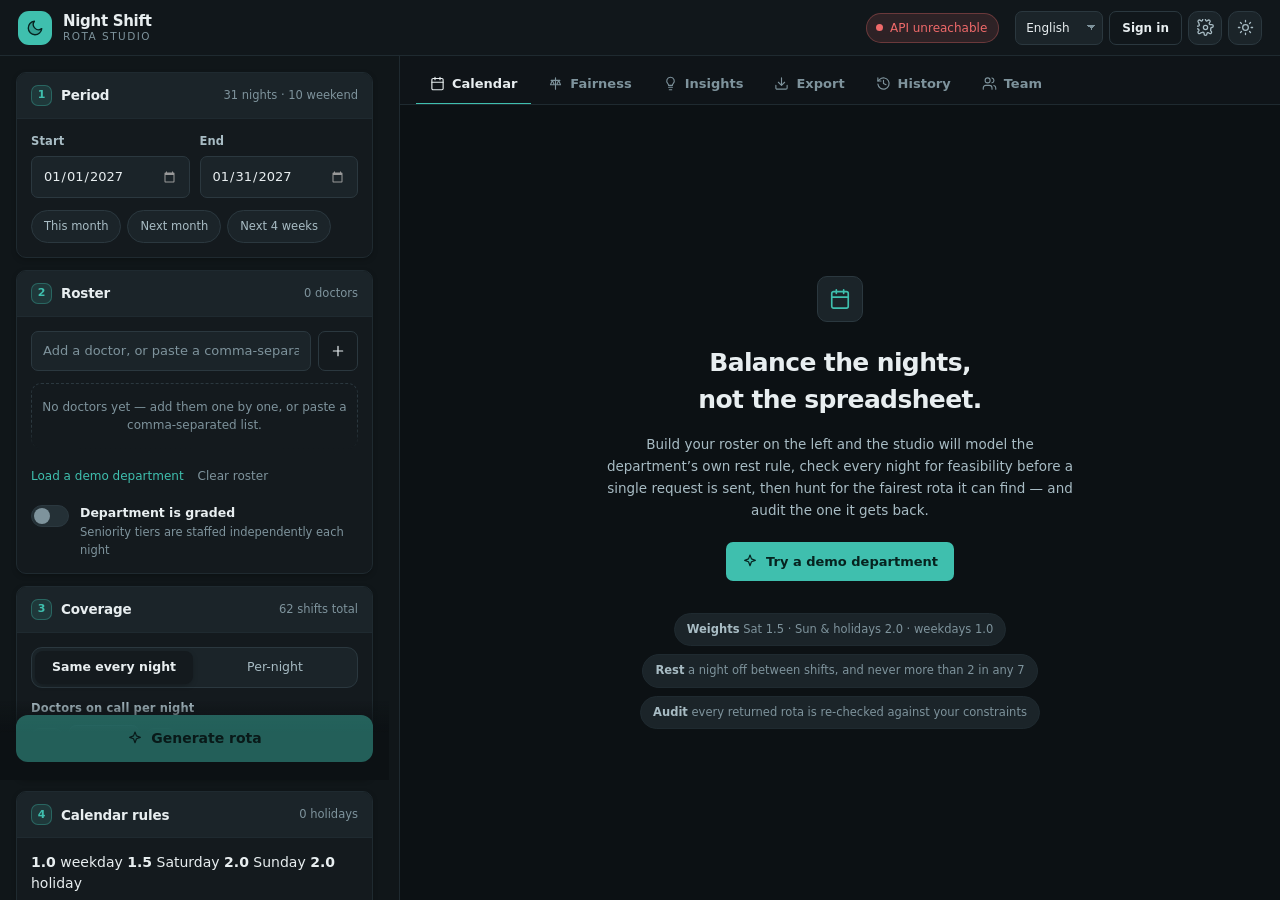
==== commit 669ce103: "Add email, carried-forward fairness, doctor accounts and CI Seven pieces, plus three bugs found on t" ====
--- a/static/index.html
+++ b/static/index.html
@@ -217,6 +217,7 @@
       <button class="tab" data-tab="insights" role="tab"><svg><use href="#i-bulb"/></svg><span data-i18n="tab.insights">Insights</span><span class="tab-badge" id="insightBadge" hidden>0</span></button>
       <button class="tab" data-tab="export" role="tab"><svg><use href="#i-download"/></svg><span data-i18n="tab.export">Export</span></button>
       <button class="tab" data-tab="history" role="tab"><svg><use href="#i-history"/></svg><span data-i18n="tab.history">History</span></button>
+      <button class="tab" data-tab="team" role="tab"><svg><use href="#i-users"/></svg><span data-i18n="tab.team">Team</span><span class="tab-badge" id="inboxBadge" hidden>0</span></button>
     </nav>
 
     <div class="workspace-body" id="workspaceBody">
@@ -242,6 +243,7 @@
       <div class="pane" id="pane-insights" hidden></div>
       <div class="pane" id="pane-export" hidden></div>
       <div class="pane" id="pane-history" hidden></div>
+      <div class="pane" id="pane-team" hidden></div>
     </div>
 
     <div class="run-overlay" id="runOverlay" hidden>
--- a/static/styles.css
+++ b/static/styles.css
@@ -1219,3 +1219,51 @@
 @media (max-width: 560px) {
   [dir="rtl"] .toasts { left: var(--s2); right: var(--s2); }
 }
+
+/* ───────────────────────── Team ─────────────────────────
+   Accounts, calendar feeds, and the requests waiting on a coordinator. */
+
+.team-block { margin-bottom: var(--s5, 26px); }
+.team-block:last-child { margin-bottom: 0; }
+
+/* The roster rows carry a select and a button, which need room to breathe
+   without the name column collapsing. */
+.team-block .run-actions { display: flex; align-items: center; gap: 8px; }
+.team-block .run-actions select { max-width: 190px; }
+
+.leave-form {
+  display: flex; flex-wrap: wrap; align-items: flex-end; gap: 10px;
+  padding: 14px 15px;
+  border: 1px solid var(--line-soft);
+  border-radius: var(--radius);
+  background: var(--surface);
+}
+.leave-form .field { min-width: 140px; }
+.leave-form .field.grow { flex: 1; min-width: 180px; }
+
+/* A wide, shallow grid: one column per doctor rather than one row each, so a
+   whole department's carried balance is legible at a glance. */
+.carry-rows {
+  display: grid; gap: 8px; margin-top: 12px;
+  grid-template-columns: repeat(auto-fill, minmax(190px, 1fr));
+}
+.carry-row {
+  display: flex; flex-direction: column; gap: 2px;
+  padding: 9px 11px;
+  border-radius: var(--radius-sm, 8px);
+  background: var(--surface-2, var(--surface));
+  border: 1px solid var(--line-soft);
+}
+.carry-row > span { font-size: 12.5px; color: var(--text-dim); }
+.carry-row b { font-variant-numeric: tabular-nums; }
+.carry-row em { font-style: normal; font-size: 11.5px; color: var(--text-faint); }
+
+@media (max-width: 620px) {
+  .team-block .run-row { flex-wrap: wrap; }
+  .team-block .run-actions { width: 100%; }
+  .team-block .run-actions select { max-width: none; flex: 1; }
+  .carry-rows { grid-template-columns: 1fr 1fr; }
+}
+
+/* Tabular figures stay left-to-right; the row order itself mirrors. */
+[dir="rtl"] .carry-row b { direction: ltr; }
